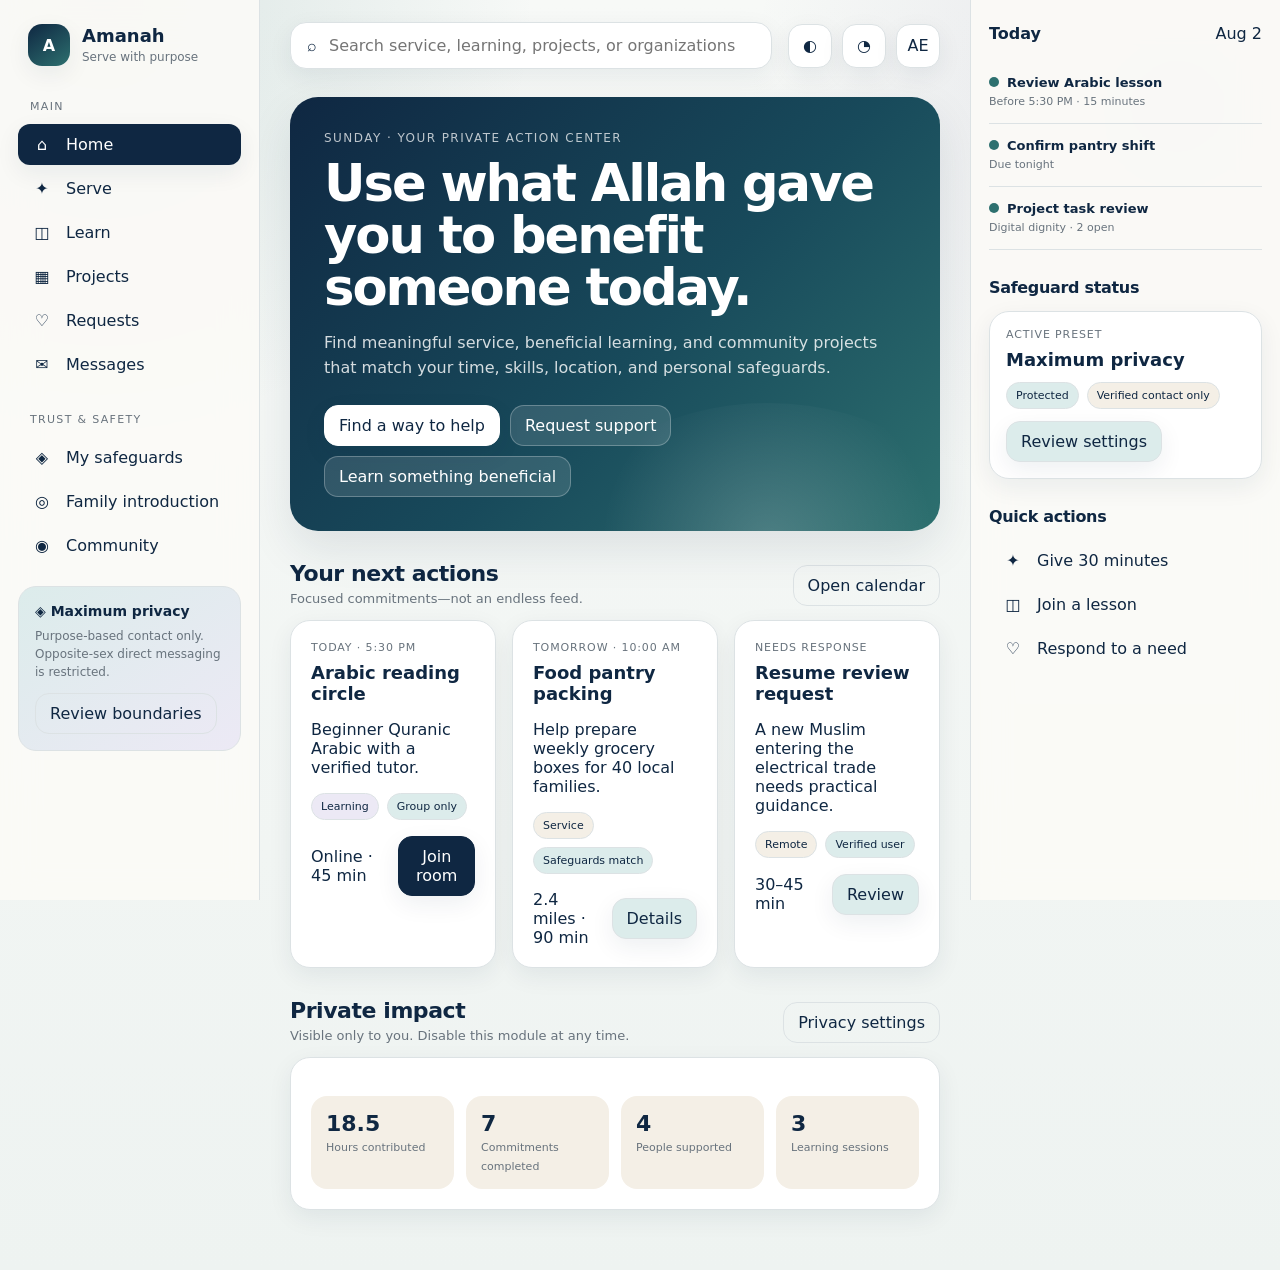
==== docs/design/amanah-ui-prototype/index.html @ 9b6f29ca "Amanah Design System: adopt the prototype's tokens Replaces the previous palette with the approved p" ====
<!DOCTYPE html>
<html lang="en" dir="ltr">
<head>
  <meta charset="UTF-8" />
  <meta name="viewport" content="width=device-width, initial-scale=1.0" />
  <meta name="theme-color" content="#0f2742" />
  <title>Amanah — Muslim Service Network Prototype</title>
  <style>
    :root {
      --ink: #0f2742;
      --ink-2: #173956;
      --teal: #2d706f;
      --teal-soft: #dceceb;
      --violet: #635b8d;
      --violet-soft: #ece9f5;
      --sand: #f4efe6;
      --pearl: #fbfaf7;
      --stone: #68737d;
      --line: #dce2e4;
      --white: #ffffff;
      --success: #3b7358;
      --warning: #a66a20;
      --danger: #943d46;
      --shadow: 0 18px 45px rgba(15,39,66,.10);
      --shadow-soft: 0 8px 24px rgba(15,39,66,.07);
      --radius-xl: 28px;
      --radius-lg: 20px;
      --radius-md: 14px;
      --radius-sm: 10px;
      --transition: 180ms cubic-bezier(.2,.8,.2,1);
    }
    * { box-sizing: border-box; }
    body {
      margin: 0;
      font-family: Inter, ui-sans-serif, system-ui, -apple-system, BlinkMacSystemFont, "Segoe UI", sans-serif;
      background:
        radial-gradient(circle at 8% 0%, rgba(45,112,111,.14), transparent 25%),
        radial-gradient(circle at 92% 8%, rgba(99,91,141,.12), transparent 26%),
        linear-gradient(180deg, #f7f9f7 0%, #eef3f1 100%);
      color: var(--ink);
      min-height: 100vh;
      overflow-x: hidden;
    }
    body.dark {
      --ink: #eff7f6;
      --ink-2: #d5e6e3;
      --pearl: #10222f;
      --white: #132936;
      --sand: #162d38;
      --stone: #9fb0b6;
      --line: #28414c;
      --teal-soft: #173b3e;
      --violet-soft: #292b48;
      --shadow: 0 18px 45px rgba(0,0,0,.30);
      --shadow-soft: 0 8px 24px rgba(0,0,0,.22);
      background: radial-gradient(circle at 10% 0%, rgba(45,112,111,.22), transparent 25%), #0c1d28;
    }
    button, input, select, textarea { font: inherit; }
    button { cursor: pointer; }
    .app { display: grid; grid-template-columns: 260px minmax(0,1fr) 310px; min-height: 100vh; }
    .sidebar, .right-rail {
      position: sticky; top: 0; height: 100vh; overflow-y: auto;
      background: color-mix(in srgb, var(--pearl) 92%, transparent);
      backdrop-filter: blur(18px);
      border-right: 1px solid var(--line);
      padding: 24px 18px;
      z-index: 4;
    }
    .right-rail { border-right: 0; border-left: 1px solid var(--line); }
    .brand { display:flex; gap:12px; align-items:center; padding:0 10px 26px; }
    .brand-mark {
      width:42px; height:42px; border-radius:14px; display:grid; place-items:center;
      background: linear-gradient(145deg, var(--ink), var(--teal)); color:white; box-shadow: var(--shadow-soft);
      font-weight:800; letter-spacing:.02em;
    }
    .brand strong { display:block; font-size:18px; }
    .brand span { color:var(--stone); font-size:12px; }
    .nav-group { margin-bottom:20px; }
    .nav-label { font-size:11px; letter-spacing:.12em; text-transform:uppercase; color:var(--stone); padding:8px 12px; }
    .nav-btn {
      width:100%; border:0; background:transparent; color:var(--ink); display:flex; align-items:center; gap:12px;
      padding:11px 12px; border-radius:12px; margin:3px 0; transition:var(--transition); text-align:left;
    }
    .nav-btn:hover { background:var(--sand); transform:translateX(2px); }
    .nav-btn.active { background:var(--ink); color:var(--white); box-shadow:var(--shadow-soft); }
    .nav-btn .icon { width:24px; text-align:center; }
    .safeguard-chip {
      margin-top:20px; padding:16px; border-radius:18px; background:linear-gradient(145deg, var(--teal-soft), var(--violet-soft));
      border:1px solid var(--line);
    }
    .safeguard-chip strong { display:flex; align-items:center; gap:8px; font-size:14px; }
    .safeguard-chip p { margin:8px 0 12px; color:var(--stone); font-size:12px; line-height:1.5; }
    .main { min-width:0; padding:22px 30px 60px; }
    .topbar { display:flex; gap:16px; align-items:center; justify-content:space-between; margin-bottom:28px; }
    .search {
      flex:1; max-width:620px; display:flex; align-items:center; gap:10px; background:var(--white);
      border:1px solid var(--line); border-radius:16px; padding:12px 16px; box-shadow:var(--shadow-soft);
    }
    .search input { width:100%; border:0; outline:0; background:transparent; color:var(--ink); }
    .top-actions { display:flex; gap:10px; }
    .icon-btn, .pill-btn, .primary-btn, .secondary-btn, .ghost-btn {
      border:1px solid var(--line); background:var(--white); color:var(--ink); border-radius:14px; padding:10px 14px;
      transition:var(--transition); box-shadow:var(--shadow-soft);
    }
    .icon-btn { width:44px; height:44px; display:grid; place-items:center; padding:0; }
    .icon-btn:hover, .pill-btn:hover, .secondary-btn:hover { transform:translateY(-2px); }
    .primary-btn { background:var(--ink); color:var(--white); border-color:var(--ink); }
    .secondary-btn { background:var(--teal-soft); color:var(--ink); }
    .ghost-btn { background:transparent; box-shadow:none; }
    .page { display:none; animation:fadeIn .24s ease both; }
    .page.active { display:block; }
    @keyframes fadeIn { from {opacity:0; transform:translateY(6px)} to {opacity:1; transform:none} }
    .hero {
      position:relative; overflow:hidden; min-height:240px; padding:34px; border-radius:var(--radius-xl);
      background:linear-gradient(135deg, #0f2742 0%, #184a5b 55%, #2d706f 100%); color:white; box-shadow:var(--shadow);
    }
    .hero::after {
      content:""; position:absolute; inset:auto -5% -35% 42%; height:280px; border-radius:50%;
      background:radial-gradient(circle, rgba(255,255,255,.18), transparent 67%);
      animation:drift 8s ease-in-out infinite alternate;
    }
    @keyframes drift { to { transform:translate(-30px,-16px) scale(1.08); } }
    .hero .eyebrow { opacity:.72; font-size:12px; letter-spacing:.12em; text-transform:uppercase; }
    .hero h1 { max-width:720px; margin:12px 0 14px; font-size:clamp(32px,4vw,58px); line-height:1.02; letter-spacing:-.04em; }
    .hero p { max-width:680px; color:rgba(255,255,255,.82); line-height:1.6; }
    .hero-actions { display:flex; gap:10px; flex-wrap:wrap; margin-top:24px; position:relative; z-index:2; }
    .hero .primary-btn { background:white; color:#0f2742; border-color:white; }
    .hero .secondary-btn { background:rgba(255,255,255,.12); color:white; border-color:rgba(255,255,255,.26); box-shadow:none; }
    .section-head { display:flex; align-items:end; justify-content:space-between; gap:20px; margin:30px 0 14px; }
    .section-head h2 { margin:0; font-size:22px; letter-spacing:-.02em; }
    .section-head p { margin:5px 0 0; color:var(--stone); font-size:13px; }
    .grid { display:grid; grid-template-columns:repeat(12,1fr); gap:16px; }
    .card {
      background:var(--white); border:1px solid var(--line); border-radius:var(--radius-lg); padding:20px;
      box-shadow:var(--shadow-soft); transition:var(--transition); position:relative; overflow:hidden;
    }
    .card:hover { transform:translateY(-3px); box-shadow:var(--shadow); }
    .col-4 { grid-column:span 4; } .col-6 { grid-column:span 6; } .col-8 { grid-column:span 8; } .col-12 { grid-column:span 12; }
    .mini-label { color:var(--stone); font-size:11px; letter-spacing:.08em; text-transform:uppercase; }
    .card h3 { margin:8px 0; font-size:18px; }
    .meta { display:flex; gap:8px; flex-wrap:wrap; color:var(--stone); font-size:12px; margin:12px 0; }
    .tag { padding:6px 9px; border-radius:999px; background:var(--sand); color:var(--ink); border:1px solid var(--line); font-size:11px; }
    .tag.safe { background:var(--teal-soft); }
    .tag.learn { background:var(--violet-soft); }
    .progress { height:8px; background:var(--sand); border-radius:99px; overflow:hidden; margin:14px 0; }
    .progress > span { display:block; height:100%; background:linear-gradient(90deg,var(--teal),var(--violet)); border-radius:inherit; }
    .card-footer { display:flex; align-items:center; justify-content:space-between; gap:12px; margin-top:16px; }
    .avatar-row { display:flex; align-items:center; }
    .avatar { width:32px; height:32px; border-radius:50%; display:grid; place-items:center; background:var(--ink); color:var(--white); font-size:11px; border:2px solid var(--white); margin-left:-7px; }
    .avatar:first-child { margin-left:0; }
    .stat-row { display:grid; grid-template-columns:repeat(4,1fr); gap:12px; margin-top:18px; }
    .stat { padding:15px; border-radius:16px; background:var(--sand); }
    .stat strong { font-size:22px; display:block; }
    .stat span { font-size:11px; color:var(--stone); }
    .filters { display:flex; gap:8px; flex-wrap:wrap; margin:0 0 18px; }
    .filter { border:1px solid var(--line); background:var(--white); padding:9px 12px; border-radius:999px; color:var(--ink); }
    .filter.active { background:var(--ink); color:var(--white); }
    .boundary-wrap { display:grid; grid-template-columns:1.2fr .8fr; gap:18px; }
    .setting { display:flex; align-items:center; justify-content:space-between; gap:16px; padding:16px 0; border-bottom:1px solid var(--line); }
    .setting:last-child { border-bottom:0; }
    .setting strong { display:block; }
    .setting small { color:var(--stone); line-height:1.4; }
    .switch { width:48px; height:28px; border-radius:99px; background:var(--line); position:relative; flex:none; transition:var(--transition); }
    .switch::after { content:""; position:absolute; width:22px; height:22px; background:white; border-radius:50%; top:3px; left:3px; transition:var(--transition); box-shadow:0 2px 6px rgba(0,0,0,.2); }
    .switch.on { background:var(--teal); }
    .switch.on::after { transform:translateX(20px); }
    .preview-panel { background:linear-gradient(160deg,var(--ink),var(--ink-2)); color:white; min-height:100%; }
    .preview-panel p { color:rgba(255,255,255,.72); line-height:1.6; }
    .preview-rule { display:flex; gap:10px; padding:13px 0; border-bottom:1px solid rgba(255,255,255,.12); font-size:13px; }
    .conversation { display:grid; grid-template-columns:280px 1fr; min-height:620px; padding:0; overflow:hidden; }
    .thread-list { border-right:1px solid var(--line); padding:14px; }
    .thread { padding:13px; border-radius:14px; margin-bottom:7px; cursor:pointer; }
    .thread.active { background:var(--sand); }
    .chat { display:flex; flex-direction:column; min-width:0; }
    .purpose-banner { padding:14px 18px; background:var(--teal-soft); border-bottom:1px solid var(--line); font-size:13px; }
    .messages { flex:1; padding:22px; display:flex; flex-direction:column; gap:12px; }
    .bubble { max-width:72%; padding:13px 15px; border-radius:16px; background:var(--sand); line-height:1.5; font-size:14px; }
    .bubble.me { align-self:flex-end; background:var(--ink); color:var(--white); }
    .composer { border-top:1px solid var(--line); padding:14px; display:flex; gap:10px; }
    .composer input { flex:1; border:1px solid var(--line); border-radius:14px; padding:12px 14px; background:var(--pearl); color:var(--ink); }
    .stepper { display:flex; justify-content:space-between; gap:8px; margin:18px 0 26px; }
    .step { flex:1; text-align:center; font-size:11px; color:var(--stone); position:relative; }
    .step::before { content:""; display:block; height:4px; border-radius:99px; background:var(--line); margin-bottom:8px; }
    .step.active::before, .step.done::before { background:var(--teal); }
    .form-grid { display:grid; grid-template-columns:1fr 1fr; gap:14px; }
    .field label { display:block; font-size:12px; color:var(--stone); margin-bottom:7px; }
    .field input, .field select, .field textarea {
      width:100%; border:1px solid var(--line); background:var(--pearl); color:var(--ink); border-radius:12px; padding:12px;
    }
    .field textarea { min-height:110px; resize:vertical; }
    .right-title { display:flex; justify-content:space-between; align-items:center; margin-bottom:18px; }
    .commitment { padding:14px 0; border-bottom:1px solid var(--line); }
    .commitment:last-child { border:0; }
    .commitment strong { display:block; font-size:13px; }
    .commitment span { color:var(--stone); font-size:11px; }
    .calendar-dot { width:10px; height:10px; border-radius:50%; background:var(--teal); display:inline-block; margin-right:8px; }
    .mobile-nav { display:none; }
    .toast { position:fixed; right:22px; bottom:22px; background:var(--ink); color:var(--white); padding:14px 18px; border-radius:14px; box-shadow:var(--shadow); opacity:0; transform:translateY(18px); pointer-events:none; transition:var(--transition); z-index:20; }
    .toast.show { opacity:1; transform:none; }
    @media (max-width: 1180px) { .app { grid-template-columns:220px minmax(0,1fr); } .right-rail { display:none; } }
    @media (max-width: 820px) {
      .app { display:block; } .sidebar { display:none; } .main { padding:16px 16px 94px; }
      .mobile-nav { display:grid; grid-template-columns:repeat(5,1fr); position:fixed; left:10px; right:10px; bottom:10px; z-index:10; background:color-mix(in srgb,var(--white) 94%,transparent); border:1px solid var(--line); border-radius:20px; box-shadow:var(--shadow); backdrop-filter:blur(18px); padding:7px; }
      .mobile-nav button { border:0; background:transparent; color:var(--stone); padding:8px 4px; border-radius:12px; font-size:10px; }
      .mobile-nav button.active { background:var(--ink); color:var(--white); }
      .topbar { align-items:flex-start; } .search { max-width:none; } .top-actions .icon-btn:nth-child(1) { display:none; }
      .hero { padding:26px; min-height:290px; } .hero h1 { font-size:40px; }
      .col-4,.col-6,.col-8 { grid-column:span 12; }
      .stat-row { grid-template-columns:repeat(2,1fr); }
      .boundary-wrap { grid-template-columns:1fr; }
      .conversation { grid-template-columns:1fr; } .thread-list { display:none; }
      .form-grid { grid-template-columns:1fr; }
    }
    @media (prefers-reduced-motion: reduce) { *, *::before, *::after { animation:none !important; transition:none !important; } }
  </style>
</head>
<body>
<div class="app">
  <aside class="sidebar">
    <div class="brand"><div class="brand-mark">A</div><div><strong>Amanah</strong><span>Serve with purpose</span></div></div>
    <div class="nav-group">
      <div class="nav-label">Main</div>
      <button class="nav-btn active" data-page="home"><span class="icon">⌂</span>Home</button>
      <button class="nav-btn" data-page="serve"><span class="icon">✦</span>Serve</button>
      <button class="nav-btn" data-page="learn"><span class="icon">◫</span>Learn</button>
      <button class="nav-btn" data-page="projects"><span class="icon">▦</span>Projects</button>
      <button class="nav-btn" data-page="requests"><span class="icon">♡</span>Requests</button>
      <button class="nav-btn" data-page="messages"><span class="icon">✉</span>Messages</button>
    </div>
    <div class="nav-group">
      <div class="nav-label">Trust & Safety</div>
      <button class="nav-btn" data-page="safeguards"><span class="icon">◈</span>My safeguards</button>
      <button class="nav-btn" data-page="introduction"><span class="icon">◎</span>Family introduction</button>
      <button class="nav-btn" data-page="community"><span class="icon">◉</span>Community</button>
    </div>
    <div class="safeguard-chip">
      <strong>◈ Maximum privacy</strong>
      <p>Purpose-based contact only. Opposite-sex direct messaging is restricted.</p>
      <button class="ghost-btn" data-page="safeguards">Review boundaries</button>
    </div>
  </aside>

  <main class="main">
    <div class="topbar">
      <div class="search"><span>⌕</span><input id="globalSearch" placeholder="Search service, learning, projects, or organizations" /></div>
      <div class="top-actions">
        <button class="icon-btn" id="themeToggle" title="Toggle theme">◐</button>
        <button class="icon-btn" id="notifyBtn" title="Notifications">◔</button>
        <button class="icon-btn" title="Profile">AE</button>
      </div>
    </div>

    <section class="page active" id="home">
      <div class="hero">
        <div class="eyebrow">Sunday · Your private action center</div>
        <h1>Use what Allah gave you to benefit someone today.</h1>
        <p>Find meaningful service, beneficial learning, and community projects that match your time, skills, location, and personal safeguards.</p>
        <div class="hero-actions">
          <button class="primary-btn" data-page="serve">Find a way to help</button>
          <button class="secondary-btn" data-page="requests">Request support</button>
          <button class="secondary-btn" data-page="learn">Learn something beneficial</button>
        </div>
      </div>
      <div class="section-head"><div><h2>Your next actions</h2><p>Focused commitments—not an endless feed.</p></div><button class="ghost-btn">Open calendar</button></div>
      <div class="grid">
        <article class="card col-4">
          <div class="mini-label">Today · 5:30 PM</div><h3>Arabic reading circle</h3>
          <p>Beginner Quranic Arabic with a verified tutor.</p>
          <div class="meta"><span class="tag learn">Learning</span><span class="tag safe">Group only</span></div>
          <div class="card-footer"><span>Online · 45 min</span><button class="primary-btn">Join room</button></div>
        </article>
        <article class="card col-4">
          <div class="mini-label">Tomorrow · 10:00 AM</div><h3>Food pantry packing</h3>
          <p>Help prepare weekly grocery boxes for 40 local families.</p>
          <div class="meta"><span class="tag">Service</span><span class="tag safe">Safeguards match</span></div>
          <div class="card-footer"><span>2.4 miles · 90 min</span><button class="secondary-btn">Details</button></div>
        </article>
        <article class="card col-4">
          <div class="mini-label">Needs response</div><h3>Resume review request</h3>
          <p>A new Muslim entering the electrical trade needs practical guidance.</p>
          <div class="meta"><span class="tag">Remote</span><span class="tag safe">Verified user</span></div>
          <div class="card-footer"><span>30–45 min</span><button class="secondary-btn" data-page="requests">Review</button></div>
        </article>
      </div>

      <div class="section-head"><div><h2>Private impact</h2><p>Visible only to you. Disable this module at any time.</p></div><button class="ghost-btn">Privacy settings</button></div>
      <div class="card">
        <div class="stat-row">
          <div class="stat"><strong>18.5</strong><span>Hours contributed</span></div>
          <div class="stat"><strong>7</strong><span>Commitments completed</span></div>
          <div class="stat"><strong>4</strong><span>People supported</span></div>
          <div class="stat"><strong>3</strong><span>Learning sessions</span></div>
        </div>
      </div>
    </section>

    <section class="page" id="serve">
      <div class="section-head"><div><h2>Serve</h2><p>Opportunities filtered by skills, availability, location, and safeguards.</p></div><button class="primary-btn" id="createOpportunity">Create opportunity</button></div>
      <div class="filters"><button class="filter active">For you</button><button class="filter">Nearby</button><button class="filter">Remote</button><button class="filter">Today</button><button class="filter">Urgent</button><button class="filter">Family friendly</button><button class="filter">Accessible</button></div>
      <div class="grid">
        <article class="card col-6"><div class="mini-label">Verified organization · 2.4 miles</div><h3>Pack weekly family food boxes</h3><p>Prepare and organize food supplies before community pickup.</p><div class="meta"><span class="tag safe">Safeguards match</span><span class="tag">Tomorrow</span><span class="tag">90 min</span><span class="tag">Transportation available</span></div><div class="progress"><span style="width:72%"></span></div><div class="card-footer"><span>8 of 12 volunteers</span><button class="primary-btn volunteerBtn">Volunteer</button></div></article>
        <article class="card col-6"><div class="mini-label">Remote · Skill match 94%</div><h3>Mentor a fifth-year electrical apprentice</h3><p>One structured video call focused on planning, safety, and leadership.</p><div class="meta"><span class="tag safe">Same-gender match</span><span class="tag">Verified identity</span><span class="tag">45 min</span></div><div class="card-footer"><span>Saturday · 11:00 AM</span><button class="primary-btn volunteerBtn">Offer help</button></div></article>
        <article class="card col-6"><div class="mini-label">Masjid affiliated</div><h3>Elder transportation assistance</h3><p>Provide a round trip to a medical appointment through an organization-managed handoff.</p><div class="meta"><span class="tag safe">Coordinator included</span><span class="tag">Background check</span><span class="tag">3.1 miles</span></div><div class="card-footer"><span>Wednesday · 8:30 AM</span><button class="secondary-btn">View details</button></div></article>
        <article class="card col-6"><div class="mini-label">Local project</div><h3>Community technology clinic</h3><p>Help elders set up secure passwords, scam protection, and device accessibility.</p><div class="meta"><span class="tag safe">Group setting</span><span class="tag">Beginner friendly</span><span class="tag">2 hours</span></div><div class="card-footer"><span>5 spaces remain</span><button class="primary-btn volunteerBtn">Join project</button></div></article>
      </div>
    </section>

    <section class="page" id="learn">
      <div class="section-head"><div><h2>Learn</h2><p>Beneficial learning with transparent roles, qualifications, sources, and boundaries.</p></div><button class="primary-btn">Offer a class</button></div>
      <div class="filters"><button class="filter active">Recommended</button><button class="filter">Arabic</button><button class="filter">Quran</button><button class="filter">Foundations</button><button class="filter">Professional skills</button></div>
      <div class="grid">
        <article class="card col-4"><div class="mini-label">Quranic Arabic · Beginner</div><h3>Read with confidence</h3><p>Eight guided sessions focused on letter recognition, connected forms, and common Quranic vocabulary.</p><div class="meta"><span class="tag learn">Verified Arabic tutor</span><span class="tag safe">Group only</span><span class="tag">Free</span></div><div class="card-footer"><span>Starts Aug 8</span><button class="primary-btn">View course</button></div></article>
        <article class="card col-4"><div class="mini-label">New Muslim support</div><h3>Foundations without overload</h3><p>A calm, source-cited orientation with a verified instructor and moderated discussion.</p><div class="meta"><span class="tag learn">Qualified teacher</span><span class="tag">6 sessions</span><span class="tag safe">Moderator present</span></div><div class="card-footer"><span>Online</span><button class="secondary-btn">Details</button></div></article>
        <article class="card col-4"><div class="mini-label">Trade mentorship</div><h3>From apprentice to foreman</h3><p>Practical planning, communication, safety, and documentation for electrical workers.</p><div class="meta"><span class="tag learn">Peer mentor</span><span class="tag safe">Same-gender option</span></div><div class="card-footer"><span>4 weekly sessions</span><button class="primary-btn">Enroll</button></div></article>
      </div>
    </section>

    <section class="page" id="projects">
      <div class="section-head"><div><h2>Projects</h2><p>Structured collaboration with roles, tasks, milestones, risk logs, and safeguards.</p></div><button class="primary-btn">Start project</button></div>
      <div class="grid">
        <article class="card col-8"><div class="mini-label">Community technology initiative</div><h3>Digital dignity for elders</h3><p>Build a repeatable local clinic covering device setup, fraud prevention, accessibility, and family support.</p><div class="progress"><span style="width:62%"></span></div><div class="meta"><span class="tag">12 members</span><span class="tag">18 tasks</span><span class="tag safe">Organization managed</span></div><div class="card-footer"><div class="avatar-row"><div class="avatar">AM</div><div class="avatar">SK</div><div class="avatar">HF</div><div class="avatar">+9</div></div><button class="primary-btn">Open workspace</button></div></article>
        <article class="card col-4"><div class="mini-label">Next milestone</div><h3>Volunteer training</h3><p>Complete safety guidance and role assignments.</p><div class="stat-row" style="grid-template-columns:1fr 1fr"><div class="stat"><strong>6</strong><span>Days left</span></div><div class="stat"><strong>4</strong><span>Open tasks</span></div></div></article>
      </div>
    </section>

    <section class="page" id="requests">
      <div class="section-head"><div><h2>Requests</h2><p>Dignified mutual aid with privacy-preserving handoffs.</p></div><button class="primary-btn" id="requestHelp">Request help</button></div>
      <div class="grid">
        <article class="card col-6"><div class="mini-label">Remote · Verified member</div><h3>Resume review for electrical apprenticeship</h3><p>Seeking practical feedback on experience, wording, and interview preparation.</p><div class="meta"><span class="tag safe">Purpose-based contact</span><span class="tag">30–45 min</span><span class="tag">Expires in 5 days</span></div><div class="card-footer"><span>Identity hidden until accepted</span><button class="primary-btn">Offer support</button></div></article>
        <article class="card col-6"><div class="mini-label">Organization mediated · Urgent</div><h3>Transportation to Friday appointment</h3><p>A verified community coordinator will manage pickup details and privacy.</p><div class="meta"><span class="tag safe">Coordinator included</span><span class="tag">3.8 miles</span><span class="tag">Background check</span></div><div class="card-footer"><span>Friday · 9:00 AM</span><button class="secondary-btn">Review request</button></div></article>
      </div>
    </section>

    <section class="page" id="messages">
      <div class="section-head"><div><h2>Messages</h2><p>Every conversation is attached to a valid purpose and your selected safeguards.</p></div></div>
      <div class="card conversation">
        <div class="thread-list">
          <div class="thread active"><strong>Arabic reading circle</strong><br><small>Group session · 3 participants</small></div>
          <div class="thread"><strong>Food pantry team</strong><br><small>Volunteer opportunity</small></div>
          <div class="thread"><strong>Project: Digital dignity</strong><br><small>Project collaboration</small></div>
        </div>
        <div class="chat">
          <div class="purpose-banner"><strong>Purpose:</strong> Arabic reading circle · Group-only conversation · Voice allowed during scheduled session</div>
          <div class="messages">
            <div class="bubble">As-salamu alaykum. The lesson outline and source references are now available in the course room.</div>
            <div class="bubble me">Wa alaykum as-salam. I reviewed the first lesson and marked the words I need help pronouncing.</div>
            <div class="bubble">Excellent. We will cover those during the group session, in sha Allah.</div>
          </div>
          <div class="composer"><input id="messageInput" placeholder="Write a purpose-related message" /><button class="primary-btn" id="sendMessage">Send</button></div>
        </div>
      </div>
    </section>

    <section class="page" id="safeguards">
      <div class="section-head"><div><h2>Boundary Builder</h2><p>Choose who can reach you, for what purpose, and under what conditions.</p></div><button class="primary-btn" id="saveSafeguards">Save safeguards</button></div>
      <div class="filters"><button class="filter active preset">Maximum privacy</button><button class="filter preset">Family & wali guided</button><button class="filter preset">Community service only</button><button class="filter preset">Learning only</button><button class="filter preset">Custom</button></div>
      <div class="boundary-wrap">
        <div class="card">
          <div class="setting"><div><strong>Purpose-based contact only</strong><small>Every new conversation must be connected to a listing, project, class, request, or formal introduction.</small></div><div class="switch on"></div></div>
          <div class="setting"><div><strong>Restrict opposite-sex direct messages</strong><small>Communication must remain in a group containing an approved third party.</small></div><div class="switch on"></div></div>
          <div class="setting"><div><strong>Verified users only</strong><small>Unverified accounts cannot initiate contact.</small></div><div class="switch on"></div></div>
          <div class="setting"><div><strong>Hide profile photo</strong><small>Display initials or an abstract avatar instead.</small></div><div class="switch on"></div></div>
          <div class="setting"><div><strong>Archive project conversations</strong><small>Threads become read-only seven days after the related activity ends.</small></div><div class="switch on"></div></div>
          <div class="setting"><div><strong>Formal family introductions</strong><small>Allow serious marriage inquiries through your selected wali or trusted intermediary process.</small></div><div class="switch"></div></div>
        </div>
        <div class="card preview-panel">
          <div class="mini-label" style="color:rgba(255,255,255,.6)">Current effect preview</div>
          <h3>Maximum privacy is active</h3>
          <p>Your settings create a strict service-first experience while preserving access to learning and community opportunities.</p>
          <div class="preview-rule">✓ Unverified users cannot contact you.</div>
          <div class="preview-rule">✓ Opposite-sex learning communication requires an approved group.</div>
          <div class="preview-rule">✓ Your photograph and exact location remain hidden.</div>
          <div class="preview-rule">✓ Conversations archive after their purpose ends.</div>
          <div class="preview-rule" id="introRule">○ Formal marriage inquiries are disabled.</div>
        </div>
      </div>
    </section>

    <section class="page" id="introduction">
      <div class="section-head"><div><h2>Formal Family Introduction</h2><p>A separate, serious, wali-centered process—not dating or casual private interaction.</p></div><button class="ghost-btn">Review settings</button></div>
      <div class="stepper"><div class="step done">Eligibility</div><div class="step active">Intent</div><div class="step">Verification</div><div class="step">Recipient review</div><div class="step">Wali handoff</div></div>
      <div class="grid">
        <div class="card col-8">
          <div class="mini-label">Structured request</div><h3>Confirm serious marriage intent</h3>
          <p>This process does not enable casual chat. The recipient controls whether a request is reviewed, declined, or forwarded to a wali or approved intermediary.</p>
          <div class="form-grid">
            <div class="field"><label>Readiness timeline</label><select><option>Within 6–12 months</option><option>Within 12–24 months</option><option>Exploring responsibly</option></select></div>
            <div class="field"><label>General location</label><input value="Upstate New York" /></div>
            <div class="field"><label>Occupation</label><input value="Electrical trade" /></div>
            <div class="field"><label>Family involvement readiness</label><select><option>Ready for immediate family involvement</option><option>Ready after initial intermediary review</option></select></div>
            <div class="field" style="grid-column:1/-1"><label>Respectful reason for interest</label><textarea placeholder="Explain your reason without appearance-based language or casual pursuit."></textarea></div>
          </div>
          <div class="card-footer"><span>Your contact details remain private.</span><button class="primary-btn" id="continueIntro">Continue to verification</button></div>
        </div>
        <div class="card col-4">
          <div class="mini-label">Process safeguards</div><h3>Protected by design</h3>
          <div class="preview-rule">✓ No private romantic chat</div>
          <div class="preview-rule">✓ Recipient approval before forwarding</div>
          <div class="preview-rule">✓ Wali contact remains private</div>
          <div class="preview-rule">✓ Mass requests trigger restrictions</div>
          <div class="preview-rule">✓ Decline, block, or report at any stage</div>
        </div>
      </div>
    </section>

    <section class="page" id="community">
      <div class="section-head"><div><h2>Community</h2><p>Moderated spaces for masjids, learning circles, volunteer teams, and professional groups.</p></div><button class="primary-btn">Create space</button></div>
      <div class="grid">
        <article class="card col-4"><div class="mini-label">Masjid affiliated · 146 members</div><h3>Capital Region Service Circle</h3><p>Local volunteering, elder support, food distribution, and community projects.</p><div class="meta"><span class="tag safe">Approval required</span><span class="tag">3 moderators</span></div><button class="primary-btn">Open community</button></article>
        <article class="card col-4"><div class="mini-label">Professional group · 58 members</div><h3>Muslim Trades Network</h3><p>Mentorship, safety, apprenticeship support, and ethical business guidance.</p><div class="meta"><span class="tag safe">Verified workers</span><span class="tag">Group messaging</span></div><button class="secondary-btn">Request access</button></article>
        <article class="card col-4"><div class="mini-label">Learning circle · 32 members</div><h3>Quranic Arabic Foundations</h3><p>Structured weekly practice with transparent teacher roles and source references.</p><div class="meta"><span class="tag learn">Verified tutor</span><span class="tag safe">Organization managed</span></div><button class="secondary-btn">View circle</button></article>
      </div>
    </section>
  </main>

  <aside class="right-rail">
    <div class="right-title"><strong>Today</strong><span>Aug 2</span></div>
    <div class="commitment"><strong><span class="calendar-dot"></span>Review Arabic lesson</strong><span>Before 5:30 PM · 15 minutes</span></div>
    <div class="commitment"><strong><span class="calendar-dot"></span>Confirm pantry shift</strong><span>Due tonight</span></div>
    <div class="commitment"><strong><span class="calendar-dot"></span>Project task review</strong><span>Digital dignity · 2 open</span></div>
    <div class="section-head" style="margin-top:28px"><div><h2 style="font-size:16px">Safeguard status</h2></div></div>
    <div class="card" style="padding:16px">
      <div class="mini-label">Active preset</div><h3>Maximum privacy</h3>
      <div class="meta"><span class="tag safe">Protected</span><span class="tag">Verified contact only</span></div>
      <button class="secondary-btn" data-page="safeguards">Review settings</button>
    </div>
    <div class="section-head" style="margin-top:28px"><div><h2 style="font-size:16px">Quick actions</h2></div></div>
    <button class="nav-btn" data-page="serve"><span class="icon">✦</span>Give 30 minutes</button>
    <button class="nav-btn" data-page="learn"><span class="icon">◫</span>Join a lesson</button>
    <button class="nav-btn" data-page="requests"><span class="icon">♡</span>Respond to a need</button>
  </aside>
</div>

<nav class="mobile-nav">
  <button class="active" data-page="home">⌂<br>Home</button>
  <button data-page="serve">✦<br>Serve</button>
  <button data-page="learn">◫<br>Learn</button>
  <button data-page="messages">✉<br>Messages</button>
  <button data-page="safeguards">◈<br>Safety</button>
</nav>
<div class="toast" id="toast">Saved</div>

<script>
  const pages = [...document.querySelectorAll('.page')];
  const navButtons = [...document.querySelectorAll('[data-page]')];
  function showPage(id){
    pages.forEach(p => p.classList.toggle('active', p.id === id));
    document.querySelectorAll('.nav-btn,.mobile-nav button').forEach(b => b.classList.toggle('active', b.dataset.page === id));
    window.scrollTo({top:0, behavior:'smooth'});
  }
  navButtons.forEach(btn => btn.addEventListener('click', () => showPage(btn.dataset.page)));
  document.getElementById('themeToggle').onclick = () => document.body.classList.toggle('dark');
  document.querySelectorAll('.switch').forEach(sw => sw.onclick = () => {
    sw.classList.toggle('on');
    const intro = [...document.querySelectorAll('.setting')].find(s => s.innerText.includes('Formal family introductions'))?.querySelector('.switch');
    document.getElementById('introRule').textContent = intro?.classList.contains('on') ? '✓ Formal marriage inquiries follow your wali process.' : '○ Formal marriage inquiries are disabled.';
  });
  document.querySelectorAll('.filter').forEach(f => f.addEventListener('click', () => {
    if(f.classList.contains('preset')) document.querySelectorAll('.preset').forEach(x=>x.classList.remove('active'));
    else f.parentElement.querySelectorAll('.filter').forEach(x=>x.classList.remove('active'));
    f.classList.add('active');
  }));
  function toast(msg){
    const t = document.getElementById('toast'); t.textContent = msg; t.classList.add('show');
    setTimeout(()=>t.classList.remove('show'), 2200);
  }
  document.getElementById('saveSafeguards').onclick = () => toast('Safeguards saved and audit history updated');
  document.querySelectorAll('.volunteerBtn').forEach(b => b.onclick = () => toast('Volunteer application opened'));
  document.getElementById('requestHelp').onclick = () => toast('Private request builder opened');
  document.getElementById('createOpportunity').onclick = () => toast('Organization opportunity builder opened');
  document.getElementById('continueIntro').onclick = () => toast('Identity verification step opened');
  document.getElementById('notifyBtn').onclick = () => toast('No critical safety notifications');
  document.getElementById('sendMessage').onclick = () => {
    const input = document.getElementById('messageInput');
    if(!input.value.trim()) return toast('Write a purpose-related message first');
    const div = document.createElement('div'); div.className='bubble me'; div.textContent=input.value;
    document.querySelector('.messages').appendChild(div); input.value=''; toast('Message sent within safeguard rules');
  };
  document.getElementById('globalSearch').addEventListener('keydown', e => {
    if(e.key === 'Enter') toast(`Searching Amanah for “${e.target.value}”`);
  });
</script>
</body>
</html>
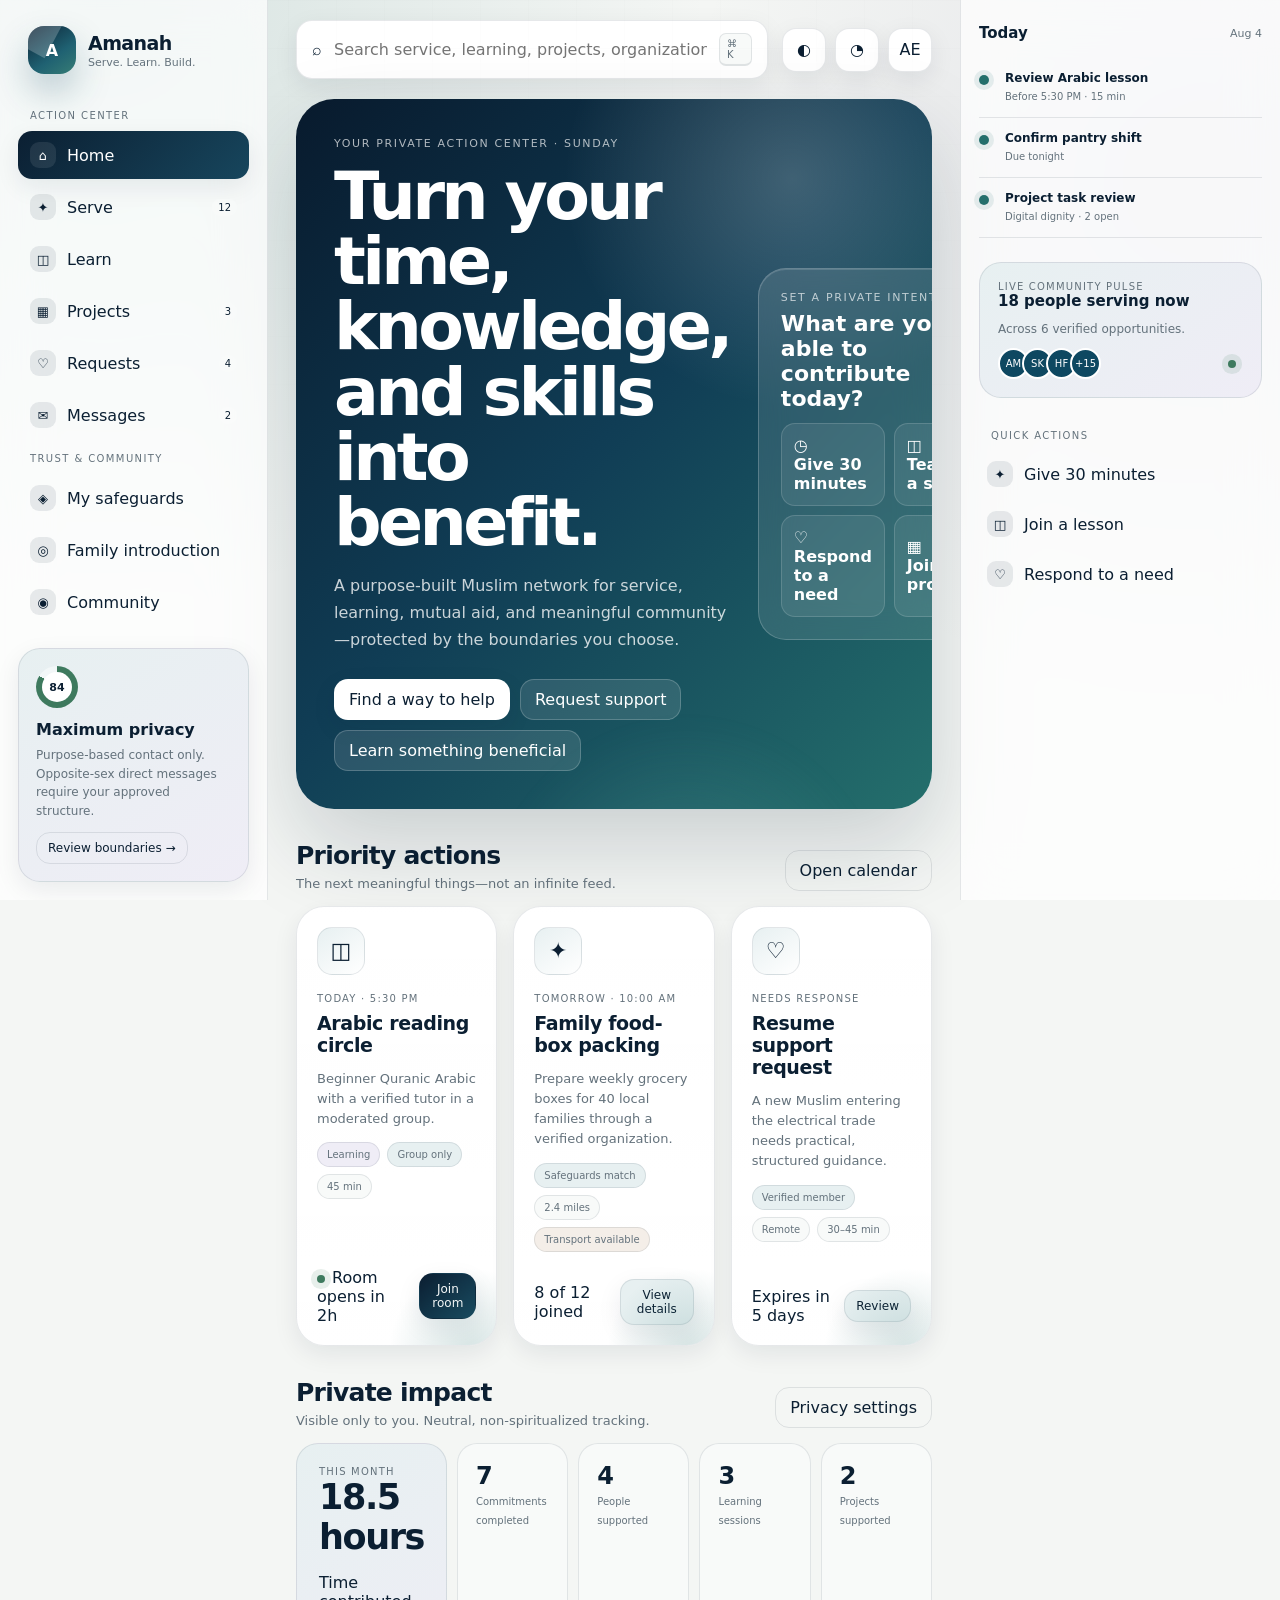
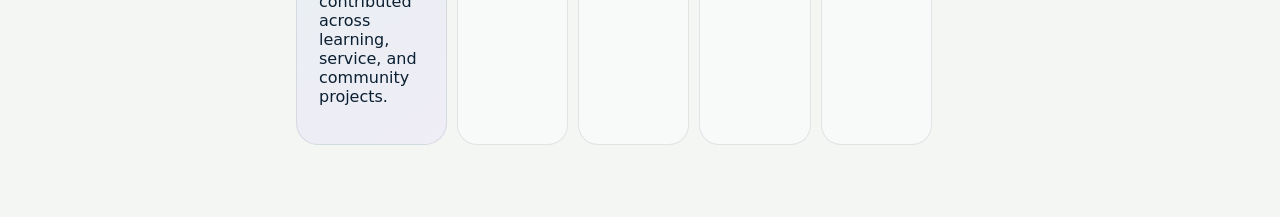
==== commit 9b4e8f21: "Amanah second revision: blue primary, tan third, five radii, real depth Restyles the app to the upda" ====
--- a/docs/design/amanah-ui-prototype/index.html
+++ b/docs/design/amanah-ui-prototype/index.html
@@ -3,482 +3,180 @@
 <head>
   <meta charset="UTF-8" />
   <meta name="viewport" content="width=device-width, initial-scale=1.0" />
-  <meta name="theme-color" content="#0f2742" />
-  <title>Amanah — Muslim Service Network Prototype</title>
+  <meta name="theme-color" content="#081a2d" />
+  <title>Amanah — Premium Muslim Service Network</title>
   <style>
-    :root {
-      --ink: #0f2742;
-      --ink-2: #173956;
-      --teal: #2d706f;
-      --teal-soft: #dceceb;
-      --violet: #635b8d;
-      --violet-soft: #ece9f5;
-      --sand: #f4efe6;
-      --pearl: #fbfaf7;
-      --stone: #68737d;
-      --line: #dce2e4;
-      --white: #ffffff;
-      --success: #3b7358;
-      --warning: #a66a20;
-      --danger: #943d46;
-      --shadow: 0 18px 45px rgba(15,39,66,.10);
-      --shadow-soft: 0 8px 24px rgba(15,39,66,.07);
-      --radius-xl: 28px;
-      --radius-lg: 20px;
-      --radius-md: 14px;
-      --radius-sm: 10px;
-      --transition: 180ms cubic-bezier(.2,.8,.2,1);
+    :root{
+      --bg:#f4f6f4;--surface:#ffffff;--surface-2:#f8faf9;--ink:#0b1f32;--muted:#64727c;--line:rgba(11,31,50,.10);
+      --brand:#0e4861;--brand-2:#246f6c;--brand-3:#8a6c52;--violet:#6c638e;--safe:#3e7a5e;--warn:#af7a2a;--danger:#a04b55;
+      --soft-brand:#e7f0f1;--soft-violet:#efedf6;--soft-warm:#f4eee8;--glass:rgba(255,255,255,.72);
+      --shadow-1:0 8px 24px rgba(11,31,50,.08);--shadow-2:0 22px 60px rgba(11,31,50,.14);--shadow-3:0 38px 90px rgba(11,31,50,.18);
+      --r-xs:10px;--r-sm:14px;--r-md:20px;--r-lg:28px;--r-xl:38px;--ease:cubic-bezier(.2,.8,.2,1);
     }
-    * { box-sizing: border-box; }
-    body {
-      margin: 0;
-      font-family: Inter, ui-sans-serif, system-ui, -apple-system, BlinkMacSystemFont, "Segoe UI", sans-serif;
-      background:
-        radial-gradient(circle at 8% 0%, rgba(45,112,111,.14), transparent 25%),
-        radial-gradient(circle at 92% 8%, rgba(99,91,141,.12), transparent 26%),
-        linear-gradient(180deg, #f7f9f7 0%, #eef3f1 100%);
-      color: var(--ink);
-      min-height: 100vh;
-      overflow-x: hidden;
-    }
-    body.dark {
-      --ink: #eff7f6;
-      --ink-2: #d5e6e3;
-      --pearl: #10222f;
-      --white: #132936;
-      --sand: #162d38;
-      --stone: #9fb0b6;
-      --line: #28414c;
-      --teal-soft: #173b3e;
-      --violet-soft: #292b48;
-      --shadow: 0 18px 45px rgba(0,0,0,.30);
-      --shadow-soft: 0 8px 24px rgba(0,0,0,.22);
-      background: radial-gradient(circle at 10% 0%, rgba(45,112,111,.22), transparent 25%), #0c1d28;
-    }
-    button, input, select, textarea { font: inherit; }
-    button { cursor: pointer; }
-    .app { display: grid; grid-template-columns: 260px minmax(0,1fr) 310px; min-height: 100vh; }
-    .sidebar, .right-rail {
-      position: sticky; top: 0; height: 100vh; overflow-y: auto;
-      background: color-mix(in srgb, var(--pearl) 92%, transparent);
-      backdrop-filter: blur(18px);
-      border-right: 1px solid var(--line);
-      padding: 24px 18px;
-      z-index: 4;
-    }
-    .right-rail { border-right: 0; border-left: 1px solid var(--line); }
-    .brand { display:flex; gap:12px; align-items:center; padding:0 10px 26px; }
-    .brand-mark {
-      width:42px; height:42px; border-radius:14px; display:grid; place-items:center;
-      background: linear-gradient(145deg, var(--ink), var(--teal)); color:white; box-shadow: var(--shadow-soft);
-      font-weight:800; letter-spacing:.02em;
-    }
-    .brand strong { display:block; font-size:18px; }
-    .brand span { color:var(--stone); font-size:12px; }
-    .nav-group { margin-bottom:20px; }
-    .nav-label { font-size:11px; letter-spacing:.12em; text-transform:uppercase; color:var(--stone); padding:8px 12px; }
-    .nav-btn {
-      width:100%; border:0; background:transparent; color:var(--ink); display:flex; align-items:center; gap:12px;
-      padding:11px 12px; border-radius:12px; margin:3px 0; transition:var(--transition); text-align:left;
-    }
-    .nav-btn:hover { background:var(--sand); transform:translateX(2px); }
-    .nav-btn.active { background:var(--ink); color:var(--white); box-shadow:var(--shadow-soft); }
-    .nav-btn .icon { width:24px; text-align:center; }
-    .safeguard-chip {
-      margin-top:20px; padding:16px; border-radius:18px; background:linear-gradient(145deg, var(--teal-soft), var(--violet-soft));
-      border:1px solid var(--line);
-    }
-    .safeguard-chip strong { display:flex; align-items:center; gap:8px; font-size:14px; }
-    .safeguard-chip p { margin:8px 0 12px; color:var(--stone); font-size:12px; line-height:1.5; }
-    .main { min-width:0; padding:22px 30px 60px; }
-    .topbar { display:flex; gap:16px; align-items:center; justify-content:space-between; margin-bottom:28px; }
-    .search {
-      flex:1; max-width:620px; display:flex; align-items:center; gap:10px; background:var(--white);
-      border:1px solid var(--line); border-radius:16px; padding:12px 16px; box-shadow:var(--shadow-soft);
-    }
-    .search input { width:100%; border:0; outline:0; background:transparent; color:var(--ink); }
-    .top-actions { display:flex; gap:10px; }
-    .icon-btn, .pill-btn, .primary-btn, .secondary-btn, .ghost-btn {
-      border:1px solid var(--line); background:var(--white); color:var(--ink); border-radius:14px; padding:10px 14px;
-      transition:var(--transition); box-shadow:var(--shadow-soft);
-    }
-    .icon-btn { width:44px; height:44px; display:grid; place-items:center; padding:0; }
-    .icon-btn:hover, .pill-btn:hover, .secondary-btn:hover { transform:translateY(-2px); }
-    .primary-btn { background:var(--ink); color:var(--white); border-color:var(--ink); }
-    .secondary-btn { background:var(--teal-soft); color:var(--ink); }
-    .ghost-btn { background:transparent; box-shadow:none; }
-    .page { display:none; animation:fadeIn .24s ease both; }
-    .page.active { display:block; }
-    @keyframes fadeIn { from {opacity:0; transform:translateY(6px)} to {opacity:1; transform:none} }
-    .hero {
-      position:relative; overflow:hidden; min-height:240px; padding:34px; border-radius:var(--radius-xl);
-      background:linear-gradient(135deg, #0f2742 0%, #184a5b 55%, #2d706f 100%); color:white; box-shadow:var(--shadow);
-    }
-    .hero::after {
-      content:""; position:absolute; inset:auto -5% -35% 42%; height:280px; border-radius:50%;
-      background:radial-gradient(circle, rgba(255,255,255,.18), transparent 67%);
-      animation:drift 8s ease-in-out infinite alternate;
-    }
-    @keyframes drift { to { transform:translate(-30px,-16px) scale(1.08); } }
-    .hero .eyebrow { opacity:.72; font-size:12px; letter-spacing:.12em; text-transform:uppercase; }
-    .hero h1 { max-width:720px; margin:12px 0 14px; font-size:clamp(32px,4vw,58px); line-height:1.02; letter-spacing:-.04em; }
-    .hero p { max-width:680px; color:rgba(255,255,255,.82); line-height:1.6; }
-    .hero-actions { display:flex; gap:10px; flex-wrap:wrap; margin-top:24px; position:relative; z-index:2; }
-    .hero .primary-btn { background:white; color:#0f2742; border-color:white; }
-    .hero .secondary-btn { background:rgba(255,255,255,.12); color:white; border-color:rgba(255,255,255,.26); box-shadow:none; }
-    .section-head { display:flex; align-items:end; justify-content:space-between; gap:20px; margin:30px 0 14px; }
-    .section-head h2 { margin:0; font-size:22px; letter-spacing:-.02em; }
-    .section-head p { margin:5px 0 0; color:var(--stone); font-size:13px; }
-    .grid { display:grid; grid-template-columns:repeat(12,1fr); gap:16px; }
-    .card {
-      background:var(--white); border:1px solid var(--line); border-radius:var(--radius-lg); padding:20px;
-      box-shadow:var(--shadow-soft); transition:var(--transition); position:relative; overflow:hidden;
-    }
-    .card:hover { transform:translateY(-3px); box-shadow:var(--shadow); }
-    .col-4 { grid-column:span 4; } .col-6 { grid-column:span 6; } .col-8 { grid-column:span 8; } .col-12 { grid-column:span 12; }
-    .mini-label { color:var(--stone); font-size:11px; letter-spacing:.08em; text-transform:uppercase; }
-    .card h3 { margin:8px 0; font-size:18px; }
-    .meta { display:flex; gap:8px; flex-wrap:wrap; color:var(--stone); font-size:12px; margin:12px 0; }
-    .tag { padding:6px 9px; border-radius:999px; background:var(--sand); color:var(--ink); border:1px solid var(--line); font-size:11px; }
-    .tag.safe { background:var(--teal-soft); }
-    .tag.learn { background:var(--violet-soft); }
-    .progress { height:8px; background:var(--sand); border-radius:99px; overflow:hidden; margin:14px 0; }
-    .progress > span { display:block; height:100%; background:linear-gradient(90deg,var(--teal),var(--violet)); border-radius:inherit; }
-    .card-footer { display:flex; align-items:center; justify-content:space-between; gap:12px; margin-top:16px; }
-    .avatar-row { display:flex; align-items:center; }
-    .avatar { width:32px; height:32px; border-radius:50%; display:grid; place-items:center; background:var(--ink); color:var(--white); font-size:11px; border:2px solid var(--white); margin-left:-7px; }
-    .avatar:first-child { margin-left:0; }
-    .stat-row { display:grid; grid-template-columns:repeat(4,1fr); gap:12px; margin-top:18px; }
-    .stat { padding:15px; border-radius:16px; background:var(--sand); }
-    .stat strong { font-size:22px; display:block; }
-    .stat span { font-size:11px; color:var(--stone); }
-    .filters { display:flex; gap:8px; flex-wrap:wrap; margin:0 0 18px; }
-    .filter { border:1px solid var(--line); background:var(--white); padding:9px 12px; border-radius:999px; color:var(--ink); }
-    .filter.active { background:var(--ink); color:var(--white); }
-    .boundary-wrap { display:grid; grid-template-columns:1.2fr .8fr; gap:18px; }
-    .setting { display:flex; align-items:center; justify-content:space-between; gap:16px; padding:16px 0; border-bottom:1px solid var(--line); }
-    .setting:last-child { border-bottom:0; }
-    .setting strong { display:block; }
-    .setting small { color:var(--stone); line-height:1.4; }
-    .switch { width:48px; height:28px; border-radius:99px; background:var(--line); position:relative; flex:none; transition:var(--transition); }
-    .switch::after { content:""; position:absolute; width:22px; height:22px; background:white; border-radius:50%; top:3px; left:3px; transition:var(--transition); box-shadow:0 2px 6px rgba(0,0,0,.2); }
-    .switch.on { background:var(--teal); }
-    .switch.on::after { transform:translateX(20px); }
-    .preview-panel { background:linear-gradient(160deg,var(--ink),var(--ink-2)); color:white; min-height:100%; }
-    .preview-panel p { color:rgba(255,255,255,.72); line-height:1.6; }
-    .preview-rule { display:flex; gap:10px; padding:13px 0; border-bottom:1px solid rgba(255,255,255,.12); font-size:13px; }
-    .conversation { display:grid; grid-template-columns:280px 1fr; min-height:620px; padding:0; overflow:hidden; }
-    .thread-list { border-right:1px solid var(--line); padding:14px; }
-    .thread { padding:13px; border-radius:14px; margin-bottom:7px; cursor:pointer; }
-    .thread.active { background:var(--sand); }
-    .chat { display:flex; flex-direction:column; min-width:0; }
-    .purpose-banner { padding:14px 18px; background:var(--teal-soft); border-bottom:1px solid var(--line); font-size:13px; }
-    .messages { flex:1; padding:22px; display:flex; flex-direction:column; gap:12px; }
-    .bubble { max-width:72%; padding:13px 15px; border-radius:16px; background:var(--sand); line-height:1.5; font-size:14px; }
-    .bubble.me { align-self:flex-end; background:var(--ink); color:var(--white); }
-    .composer { border-top:1px solid var(--line); padding:14px; display:flex; gap:10px; }
-    .composer input { flex:1; border:1px solid var(--line); border-radius:14px; padding:12px 14px; background:var(--pearl); color:var(--ink); }
-    .stepper { display:flex; justify-content:space-between; gap:8px; margin:18px 0 26px; }
-    .step { flex:1; text-align:center; font-size:11px; color:var(--stone); position:relative; }
-    .step::before { content:""; display:block; height:4px; border-radius:99px; background:var(--line); margin-bottom:8px; }
-    .step.active::before, .step.done::before { background:var(--teal); }
-    .form-grid { display:grid; grid-template-columns:1fr 1fr; gap:14px; }
-    .field label { display:block; font-size:12px; color:var(--stone); margin-bottom:7px; }
-    .field input, .field select, .field textarea {
-      width:100%; border:1px solid var(--line); background:var(--pearl); color:var(--ink); border-radius:12px; padding:12px;
-    }
-    .field textarea { min-height:110px; resize:vertical; }
-    .right-title { display:flex; justify-content:space-between; align-items:center; margin-bottom:18px; }
-    .commitment { padding:14px 0; border-bottom:1px solid var(--line); }
-    .commitment:last-child { border:0; }
-    .commitment strong { display:block; font-size:13px; }
-    .commitment span { color:var(--stone); font-size:11px; }
-    .calendar-dot { width:10px; height:10px; border-radius:50%; background:var(--teal); display:inline-block; margin-right:8px; }
-    .mobile-nav { display:none; }
-    .toast { position:fixed; right:22px; bottom:22px; background:var(--ink); color:var(--white); padding:14px 18px; border-radius:14px; box-shadow:var(--shadow); opacity:0; transform:translateY(18px); pointer-events:none; transition:var(--transition); z-index:20; }
-    .toast.show { opacity:1; transform:none; }
-    @media (max-width: 1180px) { .app { grid-template-columns:220px minmax(0,1fr); } .right-rail { display:none; } }
-    @media (max-width: 820px) {
-      .app { display:block; } .sidebar { display:none; } .main { padding:16px 16px 94px; }
-      .mobile-nav { display:grid; grid-template-columns:repeat(5,1fr); position:fixed; left:10px; right:10px; bottom:10px; z-index:10; background:color-mix(in srgb,var(--white) 94%,transparent); border:1px solid var(--line); border-radius:20px; box-shadow:var(--shadow); backdrop-filter:blur(18px); padding:7px; }
-      .mobile-nav button { border:0; background:transparent; color:var(--stone); padding:8px 4px; border-radius:12px; font-size:10px; }
-      .mobile-nav button.active { background:var(--ink); color:var(--white); }
-      .topbar { align-items:flex-start; } .search { max-width:none; } .top-actions .icon-btn:nth-child(1) { display:none; }
-      .hero { padding:26px; min-height:290px; } .hero h1 { font-size:40px; }
-      .col-4,.col-6,.col-8 { grid-column:span 12; }
-      .stat-row { grid-template-columns:repeat(2,1fr); }
-      .boundary-wrap { grid-template-columns:1fr; }
-      .conversation { grid-template-columns:1fr; } .thread-list { display:none; }
-      .form-grid { grid-template-columns:1fr; }
-    }
-    @media (prefers-reduced-motion: reduce) { *, *::before, *::after { animation:none !important; transition:none !important; } }
+    body.dark{--bg:#071724;--surface:#0d2434;--surface-2:#102b3d;--ink:#edf5f5;--muted:#9db0b7;--line:rgba(255,255,255,.10);--glass:rgba(10,31,45,.78);--soft-brand:#163847;--soft-violet:#292a48;--soft-warm:#322a25;--shadow-1:0 8px 24px rgba(0,0,0,.20);--shadow-2:0 22px 60px rgba(0,0,0,.34);--shadow-3:0 38px 90px rgba(0,0,0,.46)}
+    *{box-sizing:border-box}html{scroll-behavior:smooth}body{margin:0;min-height:100vh;color:var(--ink);background:
+      radial-gradient(circle at 8% 0%,rgba(36,111,108,.14),transparent 28%),radial-gradient(circle at 94% 10%,rgba(108,99,142,.12),transparent 26%),var(--bg);
+      font-family:Inter,ui-sans-serif,system-ui,-apple-system,BlinkMacSystemFont,"Segoe UI",sans-serif;overflow-x:hidden}
+    body::before{content:"";position:fixed;inset:0;pointer-events:none;opacity:.34;background-image:linear-gradient(rgba(11,31,50,.025) 1px,transparent 1px),linear-gradient(90deg,rgba(11,31,50,.025) 1px,transparent 1px);background-size:48px 48px;mask-image:linear-gradient(to bottom,black,transparent 82%)}
+    button,input,select,textarea{font:inherit}button{cursor:pointer}.app{display:grid;grid-template-columns:268px minmax(0,1fr) 320px;min-height:100vh}
+    .glass{background:var(--glass);backdrop-filter:blur(24px) saturate(130%);-webkit-backdrop-filter:blur(24px) saturate(130%)}
+    .sidebar,.rail{height:100vh;position:sticky;top:0;overflow-y:auto;padding:24px 18px;z-index:10}.sidebar{border-right:1px solid var(--line)}.rail{border-left:1px solid var(--line)}
+    .brand{display:flex;gap:12px;align-items:center;padding:2px 10px 26px}.mark{width:48px;height:48px;border-radius:16px;display:grid;place-items:center;background:linear-gradient(145deg,#0b1f32,#1f6172 60%,#377d75);color:white;font-weight:850;box-shadow:0 18px 35px rgba(14,72,97,.25);position:relative;overflow:hidden}.mark::after{content:"";position:absolute;inset:-30% 42% 48% -25%;background:rgba(255,255,255,.22);transform:rotate(28deg)}
+    .brand strong{font-size:19px;letter-spacing:-.03em}.brand span{display:block;color:var(--muted);font-size:11px;margin-top:2px}.nav-label{padding:10px 12px 6px;font-size:10px;letter-spacing:.14em;text-transform:uppercase;color:var(--muted)}
+    .nav-btn{width:100%;border:0;background:transparent;color:var(--ink);display:flex;align-items:center;gap:11px;padding:11px 12px;border-radius:14px;margin:4px 0;text-align:left;transition:.22s var(--ease);position:relative}.nav-btn:hover{background:var(--surface);transform:translateX(3px)}.nav-btn.active{background:linear-gradient(135deg,#0b1f32,#17465d);color:white;box-shadow:var(--shadow-1)}.nav-btn .ico{width:26px;height:26px;border-radius:9px;display:grid;place-items:center;background:color-mix(in srgb,currentColor 9%,transparent);font-size:13px}.nav-btn .count{margin-left:auto;font-size:10px;padding:3px 6px;border-radius:999px;background:rgba(255,255,255,.14)}
+    .privacy-card{margin-top:22px;padding:17px;border-radius:22px;background:linear-gradient(150deg,var(--soft-brand),var(--soft-violet));border:1px solid var(--line);box-shadow:var(--shadow-1)}.privacy-card .ring{width:42px;height:42px;border-radius:50%;display:grid;place-items:center;background:conic-gradient(var(--safe) 0 84%,rgba(255,255,255,.45) 84% 100%);margin-bottom:12px;position:relative}.privacy-card .ring::after{content:"84";font-size:11px;font-weight:800;width:30px;height:30px;border-radius:50%;display:grid;place-items:center;background:var(--surface)}.privacy-card p{font-size:12px;line-height:1.55;color:var(--muted);margin:7px 0 12px}
+    .main{min-width:0;padding:20px 28px 72px}.topbar{display:flex;gap:14px;align-items:center;justify-content:space-between;margin-bottom:20px}.search{flex:1;max-width:720px;display:flex;gap:10px;align-items:center;background:var(--surface);border:1px solid var(--line);padding:12px 15px;border-radius:16px;box-shadow:var(--shadow-1);transition:.2s var(--ease)}.search:focus-within{box-shadow:0 0 0 4px rgba(36,111,108,.10),var(--shadow-1);transform:translateY(-1px)}.search input{width:100%;border:0;outline:0;background:transparent;color:var(--ink)}.kbd{font-size:10px;padding:4px 7px;border:1px solid var(--line);border-bottom-width:2px;border-radius:7px;color:var(--muted);background:var(--surface-2)}
+    .top-actions{display:flex;gap:9px}.icon-btn,.btn{border:1px solid var(--line);background:var(--surface);color:var(--ink);border-radius:14px;padding:10px 14px;box-shadow:var(--shadow-1);transition:.2s var(--ease)}.icon-btn{width:44px;height:44px;padding:0;display:grid;place-items:center}.icon-btn:hover,.btn:hover{transform:translateY(-2px);box-shadow:var(--shadow-2)}.btn.primary{background:linear-gradient(135deg,#0b1f32,#17465d);color:white;border-color:transparent}.btn.soft{background:var(--soft-brand)}.btn.ghost{background:transparent;box-shadow:none}.btn.small{padding:8px 11px;font-size:12px}
+    .page{display:none;animation:pageIn .32s var(--ease) both}.page.active{display:block}@keyframes pageIn{from{opacity:0;transform:translateY(10px) scale(.995)}to{opacity:1;transform:none}}
+    .hero{position:relative;min-height:390px;border-radius:var(--r-xl);overflow:hidden;padding:38px;background:linear-gradient(135deg,#081a2d 0%,#103d55 48%,#246f6c 100%);color:white;box-shadow:var(--shadow-3);isolation:isolate}.hero::before{content:"";position:absolute;width:520px;height:520px;border-radius:50%;right:-120px;top:-180px;background:radial-gradient(circle,rgba(255,255,255,.20),transparent 62%);animation:float 9s ease-in-out infinite alternate}.hero::after{content:"";position:absolute;inset:auto 5% -45% 28%;height:420px;border-radius:50%;background:radial-gradient(circle,rgba(107,181,174,.26),transparent 66%);filter:blur(10px);animation:float2 11s ease-in-out infinite alternate}.hero-grid{display:grid;grid-template-columns:1.15fr .85fr;gap:28px;align-items:center;position:relative;z-index:2}.eyebrow{font-size:11px;letter-spacing:.15em;text-transform:uppercase;opacity:.68}.hero h1{font-size:clamp(42px,5.2vw,76px);line-height:.98;letter-spacing:-.055em;margin:14px 0 18px;max-width:760px}.hero p{font-size:16px;line-height:1.68;max-width:700px;color:rgba(255,255,255,.78)}.hero-actions{display:flex;gap:10px;flex-wrap:wrap;margin-top:25px}.hero .btn.primary{background:white;color:#0b1f32}.hero .btn.soft{background:rgba(255,255,255,.11);color:white;border-color:rgba(255,255,255,.20);box-shadow:none}.intention{background:rgba(255,255,255,.11);border:1px solid rgba(255,255,255,.20);border-radius:28px;padding:22px;backdrop-filter:blur(18px);box-shadow:inset 0 1px 0 rgba(255,255,255,.14)}.intention h3{margin:7px 0 12px;font-size:22px}.intention-grid{display:grid;grid-template-columns:1fr 1fr;gap:9px}.intention button{border:1px solid rgba(255,255,255,.15);background:rgba(255,255,255,.08);color:white;border-radius:14px;padding:12px;text-align:left;transition:.2s var(--ease)}.intention button:hover{background:rgba(255,255,255,.16);transform:translateY(-2px)}
+    @keyframes float{to{transform:translate(-28px,24px) scale(1.08)}}@keyframes float2{to{transform:translate(26px,-18px) scale(1.1)}}
+    .section-head{display:flex;align-items:end;justify-content:space-between;gap:20px;margin:32px 0 15px}.section-head h2{margin:0;font-size:25px;letter-spacing:-.03em}.section-head p{margin:6px 0 0;font-size:13px;color:var(--muted)}.grid{display:grid;grid-template-columns:repeat(12,1fr);gap:16px}.col-12{grid-column:span 12}.col-8{grid-column:span 8}.col-7{grid-column:span 7}.col-6{grid-column:span 6}.col-5{grid-column:span 5}.col-4{grid-column:span 4}.col-3{grid-column:span 3}
+    .card{background:linear-gradient(180deg,color-mix(in srgb,var(--surface) 98%,transparent),var(--surface));border:1px solid var(--line);border-radius:var(--r-lg);padding:20px;box-shadow:var(--shadow-1);transition:.25s var(--ease);position:relative;overflow:hidden}.card:hover{transform:translateY(-4px);box-shadow:var(--shadow-2)}.card.no-hover:hover{transform:none;box-shadow:var(--shadow-1)}.card h3{font-size:19px;letter-spacing:-.02em;margin:8px 0}.card p{color:var(--muted);font-size:13px;line-height:1.55}.mini{font-size:10px;letter-spacing:.12em;text-transform:uppercase;color:var(--muted)}.meta{display:flex;gap:7px;flex-wrap:wrap;margin:12px 0;color:var(--muted);font-size:11px}.tag{padding:6px 9px;border-radius:999px;background:var(--surface-2);border:1px solid var(--line);font-size:10px}.tag.safe{background:var(--soft-brand)}.tag.learn{background:var(--soft-violet)}.tag.warm{background:var(--soft-warm)}.card-footer{display:flex;align-items:center;justify-content:space-between;gap:10px;margin-top:15px}.progress{height:8px;background:var(--surface-2);border:1px solid var(--line);border-radius:999px;overflow:hidden;margin:15px 0}.progress span{display:block;height:100%;border-radius:inherit;background:linear-gradient(90deg,var(--brand-2),var(--violet))}.pulse{width:8px;height:8px;border-radius:50%;background:var(--safe);box-shadow:0 0 0 6px rgba(62,122,94,.12);display:inline-block;margin-right:7px}
+    .action-card{min-height:230px;display:flex;flex-direction:column;justify-content:space-between}.action-card::after{content:"";position:absolute;width:170px;height:170px;border-radius:50%;right:-60px;bottom:-90px;background:radial-gradient(circle,color-mix(in srgb,var(--brand-2) 18%,transparent),transparent 68%)}.action-icon{width:48px;height:48px;border-radius:15px;background:linear-gradient(145deg,var(--soft-brand),var(--surface));display:grid;place-items:center;font-size:22px;border:1px solid var(--line)}
+    .impact{display:grid;grid-template-columns:1.3fr repeat(4,1fr);gap:10px;align-items:stretch}.impact-main{padding:22px;border-radius:22px;background:linear-gradient(145deg,var(--soft-brand),var(--soft-violet));border:1px solid var(--line)}.impact-main strong{font-size:35px;letter-spacing:-.04em}.stat{padding:18px;border-radius:20px;background:var(--surface-2);border:1px solid var(--line)}.stat strong{display:block;font-size:24px}.stat span{font-size:10px;color:var(--muted)}
+    .filters{display:flex;gap:8px;flex-wrap:wrap;margin:0 0 18px}.filter{border:1px solid var(--line);background:var(--surface);color:var(--ink);border-radius:999px;padding:9px 12px;transition:.2s var(--ease)}.filter:hover{transform:translateY(-1px)}.filter.active{background:var(--ink);color:var(--surface)}
+    .map-card{min-height:420px;background:linear-gradient(145deg,#dbe8e7,#eef2f0);position:relative}.dark .map-card{background:linear-gradient(145deg,#12303b,#132b38)}.map-lines{position:absolute;inset:0;opacity:.55;background-image:linear-gradient(28deg,transparent 46%,rgba(14,72,97,.13) 47% 49%,transparent 50%),linear-gradient(-22deg,transparent 46%,rgba(14,72,97,.10) 47% 49%,transparent 50%);background-size:120px 90px}.pin{position:absolute;width:34px;height:34px;border-radius:12px 12px 12px 4px;transform:rotate(-45deg);background:var(--brand);box-shadow:var(--shadow-1);display:grid;place-items:center}.pin span{transform:rotate(45deg);color:white;font-size:11px}.pin.one{left:26%;top:33%}.pin.two{left:58%;top:48%;background:var(--brand-2)}.pin.three{left:72%;top:24%;background:var(--violet)}
+    .boundary{display:grid;grid-template-columns:1.1fr .9fr;gap:18px}.setting{display:flex;align-items:center;justify-content:space-between;gap:18px;padding:16px 0;border-bottom:1px solid var(--line)}.setting:last-child{border:0}.setting strong{display:block;font-size:14px}.setting small{display:block;color:var(--muted);line-height:1.45;margin-top:3px}.switch{width:50px;height:30px;border-radius:999px;background:var(--line);position:relative;flex:none;transition:.2s var(--ease)}.switch::after{content:"";position:absolute;width:24px;height:24px;top:3px;left:3px;border-radius:50%;background:white;box-shadow:0 3px 8px rgba(0,0,0,.18);transition:.2s var(--ease)}.switch.on{background:var(--brand-2)}.switch.on::after{transform:translateX(20px)}.privacy-visual{min-height:100%;background:linear-gradient(150deg,#081a2d,#143f55 52%,#246f6c);color:white}.orbit{width:250px;height:250px;margin:16px auto 24px;position:relative;display:grid;place-items:center}.orbit::before,.orbit::after{content:"";position:absolute;border-radius:50%;border:1px solid rgba(255,255,255,.18)}.orbit::before{inset:10px}.orbit::after{inset:42px}.core{width:96px;height:96px;border-radius:50%;background:rgba(255,255,255,.14);border:1px solid rgba(255,255,255,.25);display:grid;place-items:center;text-align:center;font-size:12px;backdrop-filter:blur(12px)}.orb{position:absolute;width:42px;height:42px;border-radius:50%;display:grid;place-items:center;background:rgba(255,255,255,.14);border:1px solid rgba(255,255,255,.25);font-size:11px}.orb.a{top:4px}.orb.b{right:4px;top:95px}.orb.c{bottom:12px;left:34px}.orb.d{left:4px;top:88px}.rule{display:flex;gap:9px;padding:11px 0;border-bottom:1px solid rgba(255,255,255,.10);font-size:12px;color:rgba(255,255,255,.82)}
+    .conversation{display:grid;grid-template-columns:290px 1fr;min-height:640px;padding:0}.thread-list{border-right:1px solid var(--line);padding:14px}.thread{padding:14px;border-radius:15px;margin-bottom:7px;cursor:pointer;transition:.2s var(--ease)}.thread:hover{background:var(--surface-2)}.thread.active{background:linear-gradient(145deg,var(--soft-brand),var(--soft-violet))}.chat{display:flex;flex-direction:column}.purpose{padding:14px 18px;background:var(--soft-brand);border-bottom:1px solid var(--line);font-size:12px}.messages{flex:1;padding:24px;display:flex;flex-direction:column;gap:12px}.bubble{max-width:72%;padding:13px 15px;border-radius:17px;background:var(--surface-2);border:1px solid var(--line);font-size:13px;line-height:1.55}.bubble.me{align-self:flex-end;background:linear-gradient(135deg,#0b1f32,#17465d);color:white;border-color:transparent}.composer{display:flex;gap:10px;padding:14px;border-top:1px solid var(--line)}.composer input{flex:1;border:1px solid var(--line);background:var(--surface-2);color:var(--ink);border-radius:14px;padding:12px 14px;outline:0}
+    .stepper{display:flex;gap:8px;margin:18px 0 24px}.step{flex:1;font-size:10px;color:var(--muted);text-align:center}.step::before{content:"";display:block;height:4px;background:var(--line);border-radius:999px;margin-bottom:7px}.step.done::before,.step.active::before{background:var(--brand-2)}.form-grid{display:grid;grid-template-columns:1fr 1fr;gap:14px}.field label{display:block;font-size:11px;color:var(--muted);margin-bottom:7px}.field input,.field select,.field textarea{width:100%;border:1px solid var(--line);background:var(--surface-2);color:var(--ink);border-radius:13px;padding:12px;outline:0}.field textarea{min-height:120px;resize:vertical}.field input:focus,.field select:focus,.field textarea:focus{box-shadow:0 0 0 4px rgba(36,111,108,.10);border-color:rgba(36,111,108,.45)}
+    .rail h3{font-size:15px;margin:0}.rail .date{color:var(--muted);font-size:11px}.timeline{margin-top:16px}.event{display:grid;grid-template-columns:16px 1fr;gap:10px;padding:13px 0;border-bottom:1px solid var(--line)}.event .dot{width:10px;height:10px;border-radius:50%;background:var(--brand-2);margin-top:4px;box-shadow:0 0 0 5px rgba(36,111,108,.10)}.event strong{font-size:12px;display:block}.event span{font-size:10px;color:var(--muted)}.live-card{margin-top:24px;padding:18px;border-radius:22px;background:linear-gradient(145deg,var(--soft-brand),var(--soft-violet));border:1px solid var(--line)}.live-card .live-row{display:flex;justify-content:space-between;align-items:center;margin-top:12px}.avatar-row{display:flex}.avatar{width:31px;height:31px;border-radius:50%;display:grid;place-items:center;background:var(--brand);color:white;border:2px solid var(--surface);font-size:10px;margin-left:-7px}.avatar:first-child{margin-left:0}.quick{margin-top:22px}.quick .nav-btn{padding:10px 8px}.mobile-nav{display:none}.toast{position:fixed;right:24px;bottom:24px;z-index:40;background:var(--ink);color:var(--surface);padding:14px 17px;border-radius:15px;box-shadow:var(--shadow-3);opacity:0;transform:translateY(18px);pointer-events:none;transition:.24s var(--ease)}.toast.show{opacity:1;transform:none}
+    .command{position:fixed;inset:0;display:none;place-items:start center;padding-top:10vh;background:rgba(4,14,24,.48);backdrop-filter:blur(12px);z-index:50}.command.open{display:grid}.command-panel{width:min(680px,92vw);background:var(--surface);border:1px solid var(--line);border-radius:24px;box-shadow:var(--shadow-3);padding:14px}.command-panel input{width:100%;border:0;outline:0;background:var(--surface-2);color:var(--ink);padding:14px;border-radius:14px}.command-item{display:flex;justify-content:space-between;padding:13px;border-radius:12px;margin-top:6px}.command-item:hover{background:var(--soft-brand)}
+    @media(max-width:1200px){.app{grid-template-columns:230px minmax(0,1fr)}.rail{display:none}.hero-grid{grid-template-columns:1fr}.intention{max-width:560px}.impact{grid-template-columns:repeat(2,1fr)}.impact-main{grid-column:span 2}}
+    @media(max-width:840px){.app{display:block}.sidebar{display:none}.main{padding:14px 14px 96px}.mobile-nav{display:grid;grid-template-columns:repeat(5,1fr);position:fixed;left:10px;right:10px;bottom:10px;z-index:30;padding:7px;background:var(--glass);backdrop-filter:blur(20px);border:1px solid var(--line);border-radius:22px;box-shadow:var(--shadow-3)}.mobile-nav button{border:0;background:transparent;color:var(--muted);padding:8px 3px;border-radius:13px;font-size:10px}.mobile-nav button.active{background:var(--ink);color:var(--surface)}.topbar{position:sticky;top:8px;z-index:20}.search{padding:10px 12px}.kbd{display:none}.top-actions .icon-btn:first-child{display:none}.hero{padding:26px;min-height:520px;border-radius:30px}.hero h1{font-size:46px}.intention-grid{grid-template-columns:1fr 1fr}.col-8,.col-7,.col-6,.col-5,.col-4,.col-3{grid-column:span 12}.impact{grid-template-columns:1fr 1fr}.boundary{grid-template-columns:1fr}.conversation{grid-template-columns:1fr}.thread-list{display:none}.form-grid{grid-template-columns:1fr}.map-card{min-height:330px}}
+    @media(max-width:520px){.main{padding-left:10px;padding-right:10px}.hero{padding:22px;min-height:560px}.hero h1{font-size:39px}.hero p{font-size:14px}.intention-grid{grid-template-columns:1fr}.impact{grid-template-columns:1fr}.impact-main{grid-column:auto}.section-head{align-items:flex-start}.section-head .btn{display:none}.card{padding:17px}.orbit{transform:scale(.9);margin-left:auto;margin-right:auto}.top-actions .icon-btn:nth-child(2){display:none}}
+    @media(prefers-reduced-motion:reduce){*,*::before,*::after{animation:none!important;transition:none!important;scroll-behavior:auto!important}}
   </style>
 </head>
 <body>
 <div class="app">
-  <aside class="sidebar">
-    <div class="brand"><div class="brand-mark">A</div><div><strong>Amanah</strong><span>Serve with purpose</span></div></div>
-    <div class="nav-group">
-      <div class="nav-label">Main</div>
-      <button class="nav-btn active" data-page="home"><span class="icon">⌂</span>Home</button>
-      <button class="nav-btn" data-page="serve"><span class="icon">✦</span>Serve</button>
-      <button class="nav-btn" data-page="learn"><span class="icon">◫</span>Learn</button>
-      <button class="nav-btn" data-page="projects"><span class="icon">▦</span>Projects</button>
-      <button class="nav-btn" data-page="requests"><span class="icon">♡</span>Requests</button>
-      <button class="nav-btn" data-page="messages"><span class="icon">✉</span>Messages</button>
-    </div>
-    <div class="nav-group">
-      <div class="nav-label">Trust & Safety</div>
-      <button class="nav-btn" data-page="safeguards"><span class="icon">◈</span>My safeguards</button>
-      <button class="nav-btn" data-page="introduction"><span class="icon">◎</span>Family introduction</button>
-      <button class="nav-btn" data-page="community"><span class="icon">◉</span>Community</button>
-    </div>
-    <div class="safeguard-chip">
-      <strong>◈ Maximum privacy</strong>
-      <p>Purpose-based contact only. Opposite-sex direct messaging is restricted.</p>
-      <button class="ghost-btn" data-page="safeguards">Review boundaries</button>
+  <aside class="sidebar glass">
+    <div class="brand"><div class="mark">A</div><div><strong>Amanah</strong><span>Serve. Learn. Build.</span></div></div>
+    <div class="nav-label">Action center</div>
+    <button class="nav-btn active" data-page="home"><span class="ico">⌂</span>Home</button>
+    <button class="nav-btn" data-page="serve"><span class="ico">✦</span>Serve<span class="count">12</span></button>
+    <button class="nav-btn" data-page="learn"><span class="ico">◫</span>Learn</button>
+    <button class="nav-btn" data-page="projects"><span class="ico">▦</span>Projects<span class="count">3</span></button>
+    <button class="nav-btn" data-page="requests"><span class="ico">♡</span>Requests<span class="count">4</span></button>
+    <button class="nav-btn" data-page="messages"><span class="ico">✉</span>Messages<span class="count">2</span></button>
+    <div class="nav-label">Trust & community</div>
+    <button class="nav-btn" data-page="safeguards"><span class="ico">◈</span>My safeguards</button>
+    <button class="nav-btn" data-page="introduction"><span class="ico">◎</span>Family introduction</button>
+    <button class="nav-btn" data-page="community"><span class="ico">◉</span>Community</button>
+    <div class="privacy-card">
+      <div class="ring"></div><strong>Maximum privacy</strong>
+      <p>Purpose-based contact only. Opposite-sex direct messages require your approved structure.</p>
+      <button class="btn ghost small" data-page="safeguards">Review boundaries →</button>
     </div>
   </aside>
 
   <main class="main">
     <div class="topbar">
-      <div class="search"><span>⌕</span><input id="globalSearch" placeholder="Search service, learning, projects, or organizations" /></div>
-      <div class="top-actions">
-        <button class="icon-btn" id="themeToggle" title="Toggle theme">◐</button>
-        <button class="icon-btn" id="notifyBtn" title="Notifications">◔</button>
-        <button class="icon-btn" title="Profile">AE</button>
-      </div>
+      <div class="search" id="searchBox"><span>⌕</span><input id="globalSearch" placeholder="Search service, learning, projects, organizations"/><span class="kbd">⌘ K</span></div>
+      <div class="top-actions"><button class="icon-btn" id="themeToggle">◐</button><button class="icon-btn" id="notify">◔</button><button class="icon-btn">AE</button></div>
     </div>
 
     <section class="page active" id="home">
       <div class="hero">
-        <div class="eyebrow">Sunday · Your private action center</div>
-        <h1>Use what Allah gave you to benefit someone today.</h1>
-        <p>Find meaningful service, beneficial learning, and community projects that match your time, skills, location, and personal safeguards.</p>
-        <div class="hero-actions">
-          <button class="primary-btn" data-page="serve">Find a way to help</button>
-          <button class="secondary-btn" data-page="requests">Request support</button>
-          <button class="secondary-btn" data-page="learn">Learn something beneficial</button>
+        <div class="hero-grid">
+          <div><div class="eyebrow">Your private action center · Sunday</div><h1>Turn your time, knowledge, and skills into benefit.</h1><p>A purpose-built Muslim network for service, learning, mutual aid, and meaningful community—protected by the boundaries you choose.</p><div class="hero-actions"><button class="btn primary" data-page="serve">Find a way to help</button><button class="btn soft" data-page="requests">Request support</button><button class="btn soft" data-page="learn">Learn something beneficial</button></div></div>
+          <div class="intention"><div class="eyebrow">Set a private intention</div><h3>What are you able to contribute today?</h3><div class="intention-grid"><button class="intent">◷<br><strong>Give 30 minutes</strong></button><button class="intent">◫<br><strong>Teach a skill</strong></button><button class="intent">♡<br><strong>Respond to a need</strong></button><button class="intent">▦<br><strong>Join a project</strong></button></div></div>
         </div>
       </div>
-      <div class="section-head"><div><h2>Your next actions</h2><p>Focused commitments—not an endless feed.</p></div><button class="ghost-btn">Open calendar</button></div>
+
+      <div class="section-head"><div><h2>Priority actions</h2><p>The next meaningful things—not an infinite feed.</p></div><button class="btn ghost">Open calendar</button></div>
       <div class="grid">
-        <article class="card col-4">
-          <div class="mini-label">Today · 5:30 PM</div><h3>Arabic reading circle</h3>
-          <p>Beginner Quranic Arabic with a verified tutor.</p>
-          <div class="meta"><span class="tag learn">Learning</span><span class="tag safe">Group only</span></div>
-          <div class="card-footer"><span>Online · 45 min</span><button class="primary-btn">Join room</button></div>
-        </article>
-        <article class="card col-4">
-          <div class="mini-label">Tomorrow · 10:00 AM</div><h3>Food pantry packing</h3>
-          <p>Help prepare weekly grocery boxes for 40 local families.</p>
-          <div class="meta"><span class="tag">Service</span><span class="tag safe">Safeguards match</span></div>
-          <div class="card-footer"><span>2.4 miles · 90 min</span><button class="secondary-btn">Details</button></div>
-        </article>
-        <article class="card col-4">
-          <div class="mini-label">Needs response</div><h3>Resume review request</h3>
-          <p>A new Muslim entering the electrical trade needs practical guidance.</p>
-          <div class="meta"><span class="tag">Remote</span><span class="tag safe">Verified user</span></div>
-          <div class="card-footer"><span>30–45 min</span><button class="secondary-btn" data-page="requests">Review</button></div>
-        </article>
+        <article class="card action-card col-4"><div><div class="action-icon">◫</div><div class="mini" style="margin-top:18px">Today · 5:30 PM</div><h3>Arabic reading circle</h3><p>Beginner Quranic Arabic with a verified tutor in a moderated group.</p><div class="meta"><span class="tag learn">Learning</span><span class="tag safe">Group only</span><span class="tag">45 min</span></div></div><div class="card-footer"><span><span class="pulse"></span>Room opens in 2h</span><button class="btn primary small">Join room</button></div></article>
+        <article class="card action-card col-4"><div><div class="action-icon">✦</div><div class="mini" style="margin-top:18px">Tomorrow · 10:00 AM</div><h3>Family food-box packing</h3><p>Prepare weekly grocery boxes for 40 local families through a verified organization.</p><div class="meta"><span class="tag safe">Safeguards match</span><span class="tag">2.4 miles</span><span class="tag warm">Transport available</span></div></div><div class="card-footer"><span>8 of 12 joined</span><button class="btn soft small" data-page="serve">View details</button></div></article>
+        <article class="card action-card col-4"><div><div class="action-icon">♡</div><div class="mini" style="margin-top:18px">Needs response</div><h3>Resume support request</h3><p>A new Muslim entering the electrical trade needs practical, structured guidance.</p><div class="meta"><span class="tag safe">Verified member</span><span class="tag">Remote</span><span class="tag">30–45 min</span></div></div><div class="card-footer"><span>Expires in 5 days</span><button class="btn soft small" data-page="requests">Review</button></div></article>
       </div>
 
-      <div class="section-head"><div><h2>Private impact</h2><p>Visible only to you. Disable this module at any time.</p></div><button class="ghost-btn">Privacy settings</button></div>
-      <div class="card">
-        <div class="stat-row">
-          <div class="stat"><strong>18.5</strong><span>Hours contributed</span></div>
-          <div class="stat"><strong>7</strong><span>Commitments completed</span></div>
-          <div class="stat"><strong>4</strong><span>People supported</span></div>
-          <div class="stat"><strong>3</strong><span>Learning sessions</span></div>
-        </div>
+      <div class="section-head"><div><h2>Private impact</h2><p>Visible only to you. Neutral, non-spiritualized tracking.</p></div><button class="btn ghost">Privacy settings</button></div>
+      <div class="impact">
+        <div class="impact-main"><div class="mini">This month</div><strong>18.5 hours</strong><p>Time contributed across learning, service, and community projects.</p></div>
+        <div class="stat"><strong>7</strong><span>Commitments completed</span></div><div class="stat"><strong>4</strong><span>People supported</span></div><div class="stat"><strong>3</strong><span>Learning sessions</span></div><div class="stat"><strong>2</strong><span>Projects supported</span></div>
       </div>
     </section>
 
     <section class="page" id="serve">
-      <div class="section-head"><div><h2>Serve</h2><p>Opportunities filtered by skills, availability, location, and safeguards.</p></div><button class="primary-btn" id="createOpportunity">Create opportunity</button></div>
+      <div class="section-head"><div><h2>Serve</h2><p>Opportunities ranked by relevance, safety compatibility, and actual need—not popularity.</p></div><button class="btn primary" id="createOpportunity">Create opportunity</button></div>
       <div class="filters"><button class="filter active">For you</button><button class="filter">Nearby</button><button class="filter">Remote</button><button class="filter">Today</button><button class="filter">Urgent</button><button class="filter">Family friendly</button><button class="filter">Accessible</button></div>
       <div class="grid">
-        <article class="card col-6"><div class="mini-label">Verified organization · 2.4 miles</div><h3>Pack weekly family food boxes</h3><p>Prepare and organize food supplies before community pickup.</p><div class="meta"><span class="tag safe">Safeguards match</span><span class="tag">Tomorrow</span><span class="tag">90 min</span><span class="tag">Transportation available</span></div><div class="progress"><span style="width:72%"></span></div><div class="card-footer"><span>8 of 12 volunteers</span><button class="primary-btn volunteerBtn">Volunteer</button></div></article>
-        <article class="card col-6"><div class="mini-label">Remote · Skill match 94%</div><h3>Mentor a fifth-year electrical apprentice</h3><p>One structured video call focused on planning, safety, and leadership.</p><div class="meta"><span class="tag safe">Same-gender match</span><span class="tag">Verified identity</span><span class="tag">45 min</span></div><div class="card-footer"><span>Saturday · 11:00 AM</span><button class="primary-btn volunteerBtn">Offer help</button></div></article>
-        <article class="card col-6"><div class="mini-label">Masjid affiliated</div><h3>Elder transportation assistance</h3><p>Provide a round trip to a medical appointment through an organization-managed handoff.</p><div class="meta"><span class="tag safe">Coordinator included</span><span class="tag">Background check</span><span class="tag">3.1 miles</span></div><div class="card-footer"><span>Wednesday · 8:30 AM</span><button class="secondary-btn">View details</button></div></article>
-        <article class="card col-6"><div class="mini-label">Local project</div><h3>Community technology clinic</h3><p>Help elders set up secure passwords, scam protection, and device accessibility.</p><div class="meta"><span class="tag safe">Group setting</span><span class="tag">Beginner friendly</span><span class="tag">2 hours</span></div><div class="card-footer"><span>5 spaces remain</span><button class="primary-btn volunteerBtn">Join project</button></div></article>
+        <div class="card map-card col-7"><div class="map-lines"></div><div class="pin one"><span>8</span></div><div class="pin two"><span>4</span></div><div class="pin three"><span>3</span></div><div style="position:absolute;left:20px;bottom:20px;right:20px" class="card"><div class="mini">Nearby service map</div><h3>15 opportunities within 8 miles</h3><div class="meta"><span class="tag safe">11 safeguard matches</span><span class="tag">3 urgent</span></div></div></div>
+        <article class="card col-5"><div class="mini">94% skill match · Remote</div><h3>Mentor a fifth-year electrical apprentice</h3><p>One structured call focused on planning, safety, confidence, and leadership.</p><div class="meta"><span class="tag safe">Same-gender option</span><span class="tag">Verified identity</span><span class="tag">45 min</span></div><div class="card-footer"><span>Saturday · 11:00 AM</span><button class="btn primary volunteer">Offer help</button></div></article>
+        <article class="card col-6"><div class="mini">Verified organization · 2.4 miles</div><h3>Pack weekly family food boxes</h3><p>Prepare and organize supplies before pickup.</p><div class="progress"><span style="width:72%"></span></div><div class="meta"><span class="tag safe">Safeguards match</span><span class="tag warm">Transportation</span><span class="tag">90 min</span></div><div class="card-footer"><span>8 of 12 volunteers</span><button class="btn primary volunteer">Volunteer</button></div></article>
+        <article class="card col-6"><div class="mini">Masjid affiliated</div><h3>Elder transportation assistance</h3><p>Organization-managed handoff with coordinator included and address privacy.</p><div class="meta"><span class="tag safe">Coordinator included</span><span class="tag">Background checked</span><span class="tag">3.1 miles</span></div><div class="card-footer"><span>Wednesday · 8:30 AM</span><button class="btn soft">View details</button></div></article>
       </div>
     </section>
 
     <section class="page" id="learn">
-      <div class="section-head"><div><h2>Learn</h2><p>Beneficial learning with transparent roles, qualifications, sources, and boundaries.</p></div><button class="primary-btn">Offer a class</button></div>
+      <div class="section-head"><div><h2>Learn</h2><p>Transparent qualifications, source references, and clear learning boundaries.</p></div><button class="btn primary">Offer a class</button></div>
       <div class="filters"><button class="filter active">Recommended</button><button class="filter">Arabic</button><button class="filter">Quran</button><button class="filter">Foundations</button><button class="filter">Professional skills</button></div>
       <div class="grid">
-        <article class="card col-4"><div class="mini-label">Quranic Arabic · Beginner</div><h3>Read with confidence</h3><p>Eight guided sessions focused on letter recognition, connected forms, and common Quranic vocabulary.</p><div class="meta"><span class="tag learn">Verified Arabic tutor</span><span class="tag safe">Group only</span><span class="tag">Free</span></div><div class="card-footer"><span>Starts Aug 8</span><button class="primary-btn">View course</button></div></article>
-        <article class="card col-4"><div class="mini-label">New Muslim support</div><h3>Foundations without overload</h3><p>A calm, source-cited orientation with a verified instructor and moderated discussion.</p><div class="meta"><span class="tag learn">Qualified teacher</span><span class="tag">6 sessions</span><span class="tag safe">Moderator present</span></div><div class="card-footer"><span>Online</span><button class="secondary-btn">Details</button></div></article>
-        <article class="card col-4"><div class="mini-label">Trade mentorship</div><h3>From apprentice to foreman</h3><p>Practical planning, communication, safety, and documentation for electrical workers.</p><div class="meta"><span class="tag learn">Peer mentor</span><span class="tag safe">Same-gender option</span></div><div class="card-footer"><span>4 weekly sessions</span><button class="primary-btn">Enroll</button></div></article>
+        <article class="card col-4"><div class="mini">Quranic Arabic · Beginner</div><h3>Read with confidence</h3><p>Eight guided sessions on connected letters, pronunciation, and common Quranic vocabulary.</p><div class="meta"><span class="tag learn">Verified tutor</span><span class="tag safe">Group only</span><span class="tag">Free</span></div><div class="card-footer"><span>Starts Aug 8</span><button class="btn primary">View course</button></div></article>
+        <article class="card col-4"><div class="mini">New Muslim support</div><h3>Foundations without overload</h3><p>A calm, source-cited orientation with moderated questions and qualified instruction.</p><div class="meta"><span class="tag learn">Qualified teacher</span><span class="tag safe">Moderator present</span><span class="tag">6 sessions</span></div><div class="card-footer"><span>Online</span><button class="btn soft">Details</button></div></article>
+        <article class="card col-4"><div class="mini">Trade mentorship</div><h3>From apprentice to foreman</h3><p>Planning, communication, safety, documentation, and leadership.</p><div class="meta"><span class="tag learn">Peer mentor</span><span class="tag safe">Same-gender option</span></div><div class="card-footer"><span>4 weekly sessions</span><button class="btn primary">Enroll</button></div></article>
+        <article class="card col-8"><div class="mini">Interactive learning room</div><h3>Arabic pronunciation studio</h3><p>Slow playback, repeat segments, waveform review, harakat toggle, transliteration, and private pronunciation submissions.</p><div class="progress"><span style="width:48%"></span></div><div class="card-footer"><span>Lesson 4 of 8</span><button class="btn soft">Continue lesson</button></div></article>
+        <article class="card col-4"><div class="mini">Source transparency</div><h3>Instructor roles explained</h3><p>Every teacher label opens a plain-language explanation of what was verified—and what was not.</p><button class="btn ghost small">Review trust model →</button></article>
       </div>
     </section>
 
     <section class="page" id="projects">
-      <div class="section-head"><div><h2>Projects</h2><p>Structured collaboration with roles, tasks, milestones, risk logs, and safeguards.</p></div><button class="primary-btn">Start project</button></div>
-      <div class="grid">
-        <article class="card col-8"><div class="mini-label">Community technology initiative</div><h3>Digital dignity for elders</h3><p>Build a repeatable local clinic covering device setup, fraud prevention, accessibility, and family support.</p><div class="progress"><span style="width:62%"></span></div><div class="meta"><span class="tag">12 members</span><span class="tag">18 tasks</span><span class="tag safe">Organization managed</span></div><div class="card-footer"><div class="avatar-row"><div class="avatar">AM</div><div class="avatar">SK</div><div class="avatar">HF</div><div class="avatar">+9</div></div><button class="primary-btn">Open workspace</button></div></article>
-        <article class="card col-4"><div class="mini-label">Next milestone</div><h3>Volunteer training</h3><p>Complete safety guidance and role assignments.</p><div class="stat-row" style="grid-template-columns:1fr 1fr"><div class="stat"><strong>6</strong><span>Days left</span></div><div class="stat"><strong>4</strong><span>Open tasks</span></div></div></article>
-      </div>
+      <div class="section-head"><div><h2>Projects</h2><p>Professional collaboration with milestones, tasks, risks, files, roles, and safeguards.</p></div><button class="btn primary">Start project</button></div>
+      <div class="grid"><article class="card col-8"><div class="mini">Community technology initiative</div><h3>Digital dignity for elders</h3><p>Build a repeatable clinic covering device setup, fraud prevention, accessibility, and family support.</p><div class="progress"><span style="width:62%"></span></div><div class="meta"><span class="tag">12 members</span><span class="tag">18 tasks</span><span class="tag safe">Organization managed</span></div><div class="card-footer"><div class="avatar-row"><div class="avatar">AM</div><div class="avatar">SK</div><div class="avatar">HF</div><div class="avatar">+9</div></div><button class="btn primary">Open workspace</button></div></article><article class="card col-4"><div class="mini">Next milestone</div><h3>Volunteer training</h3><p>Complete safety guidance and role assignments.</p><div class="impact" style="grid-template-columns:1fr 1fr"><div class="stat"><strong>6</strong><span>Days left</span></div><div class="stat"><strong>4</strong><span>Open tasks</span></div></div></article></div>
     </section>
 
     <section class="page" id="requests">
-      <div class="section-head"><div><h2>Requests</h2><p>Dignified mutual aid with privacy-preserving handoffs.</p></div><button class="primary-btn" id="requestHelp">Request help</button></div>
-      <div class="grid">
-        <article class="card col-6"><div class="mini-label">Remote · Verified member</div><h3>Resume review for electrical apprenticeship</h3><p>Seeking practical feedback on experience, wording, and interview preparation.</p><div class="meta"><span class="tag safe">Purpose-based contact</span><span class="tag">30–45 min</span><span class="tag">Expires in 5 days</span></div><div class="card-footer"><span>Identity hidden until accepted</span><button class="primary-btn">Offer support</button></div></article>
-        <article class="card col-6"><div class="mini-label">Organization mediated · Urgent</div><h3>Transportation to Friday appointment</h3><p>A verified community coordinator will manage pickup details and privacy.</p><div class="meta"><span class="tag safe">Coordinator included</span><span class="tag">3.8 miles</span><span class="tag">Background check</span></div><div class="card-footer"><span>Friday · 9:00 AM</span><button class="secondary-btn">Review request</button></div></article>
-      </div>
+      <div class="section-head"><div><h2>Requests</h2><p>Dignified mutual aid with controlled disclosure and organization-mediated handoffs.</p></div><button class="btn primary" id="requestHelp">Request help</button></div>
+      <div class="grid"><article class="card col-6"><div class="mini">Remote · Verified member</div><h3>Resume review for electrical apprenticeship</h3><p>Seeking practical feedback on experience, wording, and interview preparation.</p><div class="meta"><span class="tag safe">Purpose-based contact</span><span class="tag">30–45 min</span><span class="tag">Expires in 5 days</span></div><div class="card-footer"><span>Identity hidden until accepted</span><button class="btn primary">Offer support</button></div></article><article class="card col-6"><div class="mini">Organization mediated · Urgent</div><h3>Transportation to Friday appointment</h3><p>A verified coordinator manages pickup details, exact address, and privacy.</p><div class="meta"><span class="tag safe">Coordinator included</span><span class="tag">3.8 miles</span><span class="tag">Background check</span></div><div class="card-footer"><span>Friday · 9:00 AM</span><button class="btn soft">Review request</button></div></article></div>
     </section>
 
     <section class="page" id="messages">
-      <div class="section-head"><div><h2>Messages</h2><p>Every conversation is attached to a valid purpose and your selected safeguards.</p></div></div>
-      <div class="card conversation">
-        <div class="thread-list">
-          <div class="thread active"><strong>Arabic reading circle</strong><br><small>Group session · 3 participants</small></div>
-          <div class="thread"><strong>Food pantry team</strong><br><small>Volunteer opportunity</small></div>
-          <div class="thread"><strong>Project: Digital dignity</strong><br><small>Project collaboration</small></div>
-        </div>
-        <div class="chat">
-          <div class="purpose-banner"><strong>Purpose:</strong> Arabic reading circle · Group-only conversation · Voice allowed during scheduled session</div>
-          <div class="messages">
-            <div class="bubble">As-salamu alaykum. The lesson outline and source references are now available in the course room.</div>
-            <div class="bubble me">Wa alaykum as-salam. I reviewed the first lesson and marked the words I need help pronouncing.</div>
-            <div class="bubble">Excellent. We will cover those during the group session, in sha Allah.</div>
-          </div>
-          <div class="composer"><input id="messageInput" placeholder="Write a purpose-related message" /><button class="primary-btn" id="sendMessage">Send</button></div>
-        </div>
-      </div>
+      <div class="section-head"><div><h2>Messages</h2><p>Purpose-based conversations with visible boundaries and trusted participants.</p></div></div>
+      <div class="card conversation no-hover"><div class="thread-list"><div class="thread active"><strong>Arabic reading circle</strong><br><small>Group session · 3 participants</small></div><div class="thread"><strong>Food pantry team</strong><br><small>Volunteer opportunity</small></div><div class="thread"><strong>Digital dignity</strong><br><small>Project workspace</small></div></div><div class="chat"><div class="purpose"><strong>Purpose:</strong> Arabic reading circle · Group-only conversation · Voice allowed during scheduled session</div><div class="messages" id="messageList"><div class="bubble">As-salamu alaykum. The lesson outline and source references are now available.</div><div class="bubble me">Wa alaykum as-salam. I reviewed the first lesson and marked the words I need help pronouncing.</div><div class="bubble">Excellent. We will cover those during the group session, in sha Allah.</div></div><div class="composer"><input id="messageInput" placeholder="Write a purpose-related message"/><button class="btn primary" id="sendMessage">Send</button></div></div></div>
     </section>
 
     <section class="page" id="safeguards">
-      <div class="section-head"><div><h2>Boundary Builder</h2><p>Choose who can reach you, for what purpose, and under what conditions.</p></div><button class="primary-btn" id="saveSafeguards">Save safeguards</button></div>
-      <div class="filters"><button class="filter active preset">Maximum privacy</button><button class="filter preset">Family & wali guided</button><button class="filter preset">Community service only</button><button class="filter preset">Learning only</button><button class="filter preset">Custom</button></div>
-      <div class="boundary-wrap">
-        <div class="card">
-          <div class="setting"><div><strong>Purpose-based contact only</strong><small>Every new conversation must be connected to a listing, project, class, request, or formal introduction.</small></div><div class="switch on"></div></div>
-          <div class="setting"><div><strong>Restrict opposite-sex direct messages</strong><small>Communication must remain in a group containing an approved third party.</small></div><div class="switch on"></div></div>
-          <div class="setting"><div><strong>Verified users only</strong><small>Unverified accounts cannot initiate contact.</small></div><div class="switch on"></div></div>
-          <div class="setting"><div><strong>Hide profile photo</strong><small>Display initials or an abstract avatar instead.</small></div><div class="switch on"></div></div>
-          <div class="setting"><div><strong>Archive project conversations</strong><small>Threads become read-only seven days after the related activity ends.</small></div><div class="switch on"></div></div>
-          <div class="setting"><div><strong>Formal family introductions</strong><small>Allow serious marriage inquiries through your selected wali or trusted intermediary process.</small></div><div class="switch"></div></div>
-        </div>
-        <div class="card preview-panel">
-          <div class="mini-label" style="color:rgba(255,255,255,.6)">Current effect preview</div>
-          <h3>Maximum privacy is active</h3>
-          <p>Your settings create a strict service-first experience while preserving access to learning and community opportunities.</p>
-          <div class="preview-rule">✓ Unverified users cannot contact you.</div>
-          <div class="preview-rule">✓ Opposite-sex learning communication requires an approved group.</div>
-          <div class="preview-rule">✓ Your photograph and exact location remain hidden.</div>
-          <div class="preview-rule">✓ Conversations archive after their purpose ends.</div>
-          <div class="preview-rule" id="introRule">○ Formal marriage inquiries are disabled.</div>
-        </div>
-      </div>
+      <div class="section-head"><div><h2>Boundary Builder</h2><p>Your contact rules, visibility, trusted participants, and conversation lifecycle.</p></div><button class="btn primary" id="saveSafeguards">Save safeguards</button></div>
+      <div class="filters"><button class="filter preset active">Maximum privacy</button><button class="filter preset">Family & wali guided</button><button class="filter preset">Community service only</button><button class="filter preset">Learning only</button><button class="filter preset">Custom</button></div>
+      <div class="boundary"><div class="card no-hover"><div class="setting"><div><strong>Purpose-based contact only</strong><small>Every conversation must be tied to an activity, request, class, project, or formal introduction.</small></div><div class="switch on"></div></div><div class="setting"><div><strong>Restrict opposite-sex direct messages</strong><small>Communication remains in an approved group or includes your trusted third party.</small></div><div class="switch on"></div></div><div class="setting"><div><strong>Verified users only</strong><small>Unverified accounts cannot initiate contact.</small></div><div class="switch on"></div></div><div class="setting"><div><strong>Hide profile image</strong><small>Show initials or an abstract avatar instead.</small></div><div class="switch on"></div></div><div class="setting"><div><strong>Archive completed conversations</strong><small>Threads become read-only seven days after their purpose ends.</small></div><div class="switch on"></div></div><div class="setting"><div><strong>Formal family introductions</strong><small>Allow serious requests through your selected wali or trusted intermediary.</small></div><div class="switch" id="introSwitch"></div></div></div>
+      <div class="card privacy-visual no-hover"><div class="mini" style="color:rgba(255,255,255,.56)">Live boundary map</div><h3>Maximum privacy is active</h3><div class="orbit"><div class="orb a">Verified</div><div class="orb b">Groups</div><div class="orb c">Wali</div><div class="orb d">Projects</div><div class="core">YOU<br>protected</div></div><div class="rule">✓ Unverified users cannot contact you.</div><div class="rule">✓ Opposite-sex communication requires your approved structure.</div><div class="rule">✓ Your image and exact location remain hidden.</div><div class="rule" id="introRule">○ Formal marriage inquiries are disabled.</div></div></div>
     </section>
 
     <section class="page" id="introduction">
-      <div class="section-head"><div><h2>Formal Family Introduction</h2><p>A separate, serious, wali-centered process—not dating or casual private interaction.</p></div><button class="ghost-btn">Review settings</button></div>
+      <div class="section-head"><div><h2>Formal Family Introduction</h2><p>A separate, serious, wali-centered process with no casual romantic messaging.</p></div><button class="btn ghost">Review settings</button></div>
       <div class="stepper"><div class="step done">Eligibility</div><div class="step active">Intent</div><div class="step">Verification</div><div class="step">Recipient review</div><div class="step">Wali handoff</div></div>
-      <div class="grid">
-        <div class="card col-8">
-          <div class="mini-label">Structured request</div><h3>Confirm serious marriage intent</h3>
-          <p>This process does not enable casual chat. The recipient controls whether a request is reviewed, declined, or forwarded to a wali or approved intermediary.</p>
-          <div class="form-grid">
-            <div class="field"><label>Readiness timeline</label><select><option>Within 6–12 months</option><option>Within 12–24 months</option><option>Exploring responsibly</option></select></div>
-            <div class="field"><label>General location</label><input value="Upstate New York" /></div>
-            <div class="field"><label>Occupation</label><input value="Electrical trade" /></div>
-            <div class="field"><label>Family involvement readiness</label><select><option>Ready for immediate family involvement</option><option>Ready after initial intermediary review</option></select></div>
-            <div class="field" style="grid-column:1/-1"><label>Respectful reason for interest</label><textarea placeholder="Explain your reason without appearance-based language or casual pursuit."></textarea></div>
-          </div>
-          <div class="card-footer"><span>Your contact details remain private.</span><button class="primary-btn" id="continueIntro">Continue to verification</button></div>
-        </div>
-        <div class="card col-4">
-          <div class="mini-label">Process safeguards</div><h3>Protected by design</h3>
-          <div class="preview-rule">✓ No private romantic chat</div>
-          <div class="preview-rule">✓ Recipient approval before forwarding</div>
-          <div class="preview-rule">✓ Wali contact remains private</div>
-          <div class="preview-rule">✓ Mass requests trigger restrictions</div>
-          <div class="preview-rule">✓ Decline, block, or report at any stage</div>
-        </div>
-      </div>
+      <div class="grid"><div class="card col-8"><div class="mini">Structured request</div><h3>Confirm serious marriage intent</h3><p>The recipient decides whether this request is reviewed, declined, or forwarded to a wali or approved intermediary.</p><div class="form-grid"><div class="field"><label>Readiness timeline</label><select><option>Within 6–12 months</option><option>Within 12–24 months</option><option>Exploring responsibly</option></select></div><div class="field"><label>General location</label><input value="Upstate New York"/></div><div class="field"><label>Occupation</label><input value="Electrical trade"/></div><div class="field"><label>Family involvement readiness</label><select><option>Ready for immediate family involvement</option><option>After intermediary review</option></select></div><div class="field" style="grid-column:1/-1"><label>Respectful reason for interest</label><textarea placeholder="Explain your reason without appearance-based language or casual pursuit."></textarea></div></div><div class="card-footer"><span>Your contact details remain private.</span><button class="btn primary" id="continueIntro">Continue to verification</button></div></div><div class="card col-4"><div class="mini">Process safeguards</div><h3>Protected by design</h3><div class="rule" style="color:var(--ink);border-color:var(--line)">✓ No private romantic chat</div><div class="rule" style="color:var(--ink);border-color:var(--line)">✓ Recipient approval before forwarding</div><div class="rule" style="color:var(--ink);border-color:var(--line)">✓ Wali details remain private</div><div class="rule" style="color:var(--ink);border-color:var(--line)">✓ Mass requests trigger restrictions</div><div class="rule" style="color:var(--ink);border-color:var(--line)">✓ Decline, block, or report anytime</div></div></div>
     </section>
 
     <section class="page" id="community">
-      <div class="section-head"><div><h2>Community</h2><p>Moderated spaces for masjids, learning circles, volunteer teams, and professional groups.</p></div><button class="primary-btn">Create space</button></div>
-      <div class="grid">
-        <article class="card col-4"><div class="mini-label">Masjid affiliated · 146 members</div><h3>Capital Region Service Circle</h3><p>Local volunteering, elder support, food distribution, and community projects.</p><div class="meta"><span class="tag safe">Approval required</span><span class="tag">3 moderators</span></div><button class="primary-btn">Open community</button></article>
-        <article class="card col-4"><div class="mini-label">Professional group · 58 members</div><h3>Muslim Trades Network</h3><p>Mentorship, safety, apprenticeship support, and ethical business guidance.</p><div class="meta"><span class="tag safe">Verified workers</span><span class="tag">Group messaging</span></div><button class="secondary-btn">Request access</button></article>
-        <article class="card col-4"><div class="mini-label">Learning circle · 32 members</div><h3>Quranic Arabic Foundations</h3><p>Structured weekly practice with transparent teacher roles and source references.</p><div class="meta"><span class="tag learn">Verified tutor</span><span class="tag safe">Organization managed</span></div><button class="secondary-btn">View circle</button></article>
-      </div>
+      <div class="section-head"><div><h2>Community</h2><p>Moderated spaces for masjids, learning circles, volunteer teams, and professionals.</p></div><button class="btn primary">Create space</button></div>
+      <div class="grid"><article class="card col-4"><div class="mini">Masjid affiliated · 146 members</div><h3>Capital Region Service Circle</h3><p>Local volunteering, elder support, food distribution, and community projects.</p><div class="meta"><span class="tag safe">Approval required</span><span class="tag">3 moderators</span></div><button class="btn primary">Open community</button></article><article class="card col-4"><div class="mini">Professional group · 58 members</div><h3>Muslim Trades Network</h3><p>Mentorship, safety, apprenticeship support, and ethical business guidance.</p><div class="meta"><span class="tag safe">Verified workers</span><span class="tag">Group messaging</span></div><button class="btn soft">Request access</button></article><article class="card col-4"><div class="mini">Learning circle · 32 members</div><h3>Quranic Arabic Foundations</h3><p>Weekly practice with transparent teacher roles and source references.</p><div class="meta"><span class="tag learn">Verified tutor</span><span class="tag safe">Organization managed</span></div><button class="btn soft">View circle</button></article></div>
     </section>
   </main>
 
-  <aside class="right-rail">
-    <div class="right-title"><strong>Today</strong><span>Aug 2</span></div>
-    <div class="commitment"><strong><span class="calendar-dot"></span>Review Arabic lesson</strong><span>Before 5:30 PM · 15 minutes</span></div>
-    <div class="commitment"><strong><span class="calendar-dot"></span>Confirm pantry shift</strong><span>Due tonight</span></div>
-    <div class="commitment"><strong><span class="calendar-dot"></span>Project task review</strong><span>Digital dignity · 2 open</span></div>
-    <div class="section-head" style="margin-top:28px"><div><h2 style="font-size:16px">Safeguard status</h2></div></div>
-    <div class="card" style="padding:16px">
-      <div class="mini-label">Active preset</div><h3>Maximum privacy</h3>
-      <div class="meta"><span class="tag safe">Protected</span><span class="tag">Verified contact only</span></div>
-      <button class="secondary-btn" data-page="safeguards">Review settings</button>
-    </div>
-    <div class="section-head" style="margin-top:28px"><div><h2 style="font-size:16px">Quick actions</h2></div></div>
-    <button class="nav-btn" data-page="serve"><span class="icon">✦</span>Give 30 minutes</button>
-    <button class="nav-btn" data-page="learn"><span class="icon">◫</span>Join a lesson</button>
-    <button class="nav-btn" data-page="requests"><span class="icon">♡</span>Respond to a need</button>
-  </aside>
+  <aside class="rail glass"><div style="display:flex;justify-content:space-between;align-items:center"><h3>Today</h3><span class="date">Aug 4</span></div><div class="timeline"><div class="event"><div class="dot"></div><div><strong>Review Arabic lesson</strong><span>Before 5:30 PM · 15 min</span></div></div><div class="event"><div class="dot"></div><div><strong>Confirm pantry shift</strong><span>Due tonight</span></div></div><div class="event"><div class="dot"></div><div><strong>Project task review</strong><span>Digital dignity · 2 open</span></div></div></div><div class="live-card"><div class="mini">Live community pulse</div><h3>18 people serving now</h3><p style="font-size:12px;color:var(--muted)">Across 6 verified opportunities.</p><div class="live-row"><div class="avatar-row"><div class="avatar">AM</div><div class="avatar">SK</div><div class="avatar">HF</div><div class="avatar">+15</div></div><span class="pulse"></span></div></div><div class="quick"><div class="nav-label">Quick actions</div><button class="nav-btn" data-page="serve"><span class="ico">✦</span>Give 30 minutes</button><button class="nav-btn" data-page="learn"><span class="ico">◫</span>Join a lesson</button><button class="nav-btn" data-page="requests"><span class="ico">♡</span>Respond to a need</button></div></aside>
 </div>
 
-<nav class="mobile-nav">
-  <button class="active" data-page="home">⌂<br>Home</button>
-  <button data-page="serve">✦<br>Serve</button>
-  <button data-page="learn">◫<br>Learn</button>
-  <button data-page="messages">✉<br>Messages</button>
-  <button data-page="safeguards">◈<br>Safety</button>
-</nav>
+<nav class="mobile-nav"><button class="active" data-page="home">⌂<br>Home</button><button data-page="serve">✦<br>Serve</button><button data-page="learn">◫<br>Learn</button><button data-page="messages">✉<br>Messages</button><button data-page="safeguards">◈<br>Safety</button></nav>
 <div class="toast" id="toast">Saved</div>
-
+<div class="command" id="command"><div class="command-panel"><input id="commandInput" placeholder="Search Amanah or jump to a section"/><div class="command-item" data-page="serve"><span>✦ Find service opportunities</span><span>Serve</span></div><div class="command-item" data-page="learn"><span>◫ Continue Arabic learning</span><span>Learn</span></div><div class="command-item" data-page="safeguards"><span>◈ Review personal safeguards</span><span>Safety</span></div><div class="command-item" data-page="introduction"><span>◎ Formal family introduction</span><span>Private</span></div></div></div>
 <script>
-  const pages = [...document.querySelectorAll('.page')];
-  const navButtons = [...document.querySelectorAll('[data-page]')];
-  function showPage(id){
-    pages.forEach(p => p.classList.toggle('active', p.id === id));
-    document.querySelectorAll('.nav-btn,.mobile-nav button').forEach(b => b.classList.toggle('active', b.dataset.page === id));
-    window.scrollTo({top:0, behavior:'smooth'});
-  }
-  navButtons.forEach(btn => btn.addEventListener('click', () => showPage(btn.dataset.page)));
-  document.getElementById('themeToggle').onclick = () => document.body.classList.toggle('dark');
-  document.querySelectorAll('.switch').forEach(sw => sw.onclick = () => {
-    sw.classList.toggle('on');
-    const intro = [...document.querySelectorAll('.setting')].find(s => s.innerText.includes('Formal family introductions'))?.querySelector('.switch');
-    document.getElementById('introRule').textContent = intro?.classList.contains('on') ? '✓ Formal marriage inquiries follow your wali process.' : '○ Formal marriage inquiries are disabled.';
-  });
-  document.querySelectorAll('.filter').forEach(f => f.addEventListener('click', () => {
-    if(f.classList.contains('preset')) document.querySelectorAll('.preset').forEach(x=>x.classList.remove('active'));
-    else f.parentElement.querySelectorAll('.filter').forEach(x=>x.classList.remove('active'));
-    f.classList.add('active');
-  }));
-  function toast(msg){
-    const t = document.getElementById('toast'); t.textContent = msg; t.classList.add('show');
-    setTimeout(()=>t.classList.remove('show'), 2200);
-  }
-  document.getElementById('saveSafeguards').onclick = () => toast('Safeguards saved and audit history updated');
-  document.querySelectorAll('.volunteerBtn').forEach(b => b.onclick = () => toast('Volunteer application opened'));
-  document.getElementById('requestHelp').onclick = () => toast('Private request builder opened');
-  document.getElementById('createOpportunity').onclick = () => toast('Organization opportunity builder opened');
-  document.getElementById('continueIntro').onclick = () => toast('Identity verification step opened');
-  document.getElementById('notifyBtn').onclick = () => toast('No critical safety notifications');
-  document.getElementById('sendMessage').onclick = () => {
-    const input = document.getElementById('messageInput');
-    if(!input.value.trim()) return toast('Write a purpose-related message first');
-    const div = document.createElement('div'); div.className='bubble me'; div.textContent=input.value;
-    document.querySelector('.messages').appendChild(div); input.value=''; toast('Message sent within safeguard rules');
-  };
-  document.getElementById('globalSearch').addEventListener('keydown', e => {
-    if(e.key === 'Enter') toast(`Searching Amanah for “${e.target.value}”`);
-  });
+const pages=[...document.querySelectorAll('.page')];
+function showPage(id){pages.forEach(p=>p.classList.toggle('active',p.id===id));document.querySelectorAll('.nav-btn,.mobile-nav button').forEach(b=>b.classList.toggle('active',b.dataset.page===id));window.scrollTo({top:0,behavior:'smooth'});document.getElementById('command').classList.remove('open')}
+document.querySelectorAll('[data-page]').forEach(b=>b.addEventListener('click',()=>showPage(b.dataset.page)));
+document.getElementById('themeToggle').onclick=()=>document.body.classList.toggle('dark');
+function toast(msg){const t=document.getElementById('toast');t.textContent=msg;t.classList.add('show');setTimeout(()=>t.classList.remove('show'),2200)}
+document.querySelectorAll('.switch').forEach(sw=>sw.onclick=()=>{sw.classList.toggle('on');document.getElementById('introRule').textContent=document.getElementById('introSwitch').classList.contains('on')?'✓ Formal inquiries follow your wali process.':'○ Formal marriage inquiries are disabled.'});
+document.querySelectorAll('.filter').forEach(f=>f.onclick=()=>{if(f.classList.contains('preset'))document.querySelectorAll('.preset').forEach(x=>x.classList.remove('active'));else f.parentElement.querySelectorAll('.filter').forEach(x=>x.classList.remove('active'));f.classList.add('active')});
+document.querySelectorAll('.intent').forEach(b=>b.onclick=()=>toast('Private intention saved'));
+document.querySelectorAll('.volunteer').forEach(b=>b.onclick=()=>toast('Volunteer application opened'));
+document.getElementById('saveSafeguards').onclick=()=>toast('Safeguards saved and audit history updated');
+document.getElementById('createOpportunity').onclick=()=>toast('Opportunity builder opened');
+document.getElementById('requestHelp').onclick=()=>toast('Private request builder opened');
+document.getElementById('continueIntro').onclick=()=>toast('Identity verification step opened');
+document.getElementById('notify').onclick=()=>toast('No critical safety notifications');
+document.getElementById('sendMessage').onclick=()=>{const input=document.getElementById('messageInput');if(!input.value.trim())return toast('Write a purpose-related message first');const d=document.createElement('div');d.className='bubble me';d.textContent=input.value;document.getElementById('messageList').appendChild(d);input.value='';toast('Message sent within safeguard rules')};
+const command=document.getElementById('command');document.getElementById('searchBox').onclick=()=>command.classList.add('open');command.addEventListener('click',e=>{if(e.target===command)command.classList.remove('open')});document.addEventListener('keydown',e=>{if((e.metaKey||e.ctrlKey)&&e.key.toLowerCase()==='k'){e.preventDefault();command.classList.add('open');document.getElementById('commandInput').focus()}if(e.key==='Escape')command.classList.remove('open')});
 </script>
 </body>
-</html>+</html>
